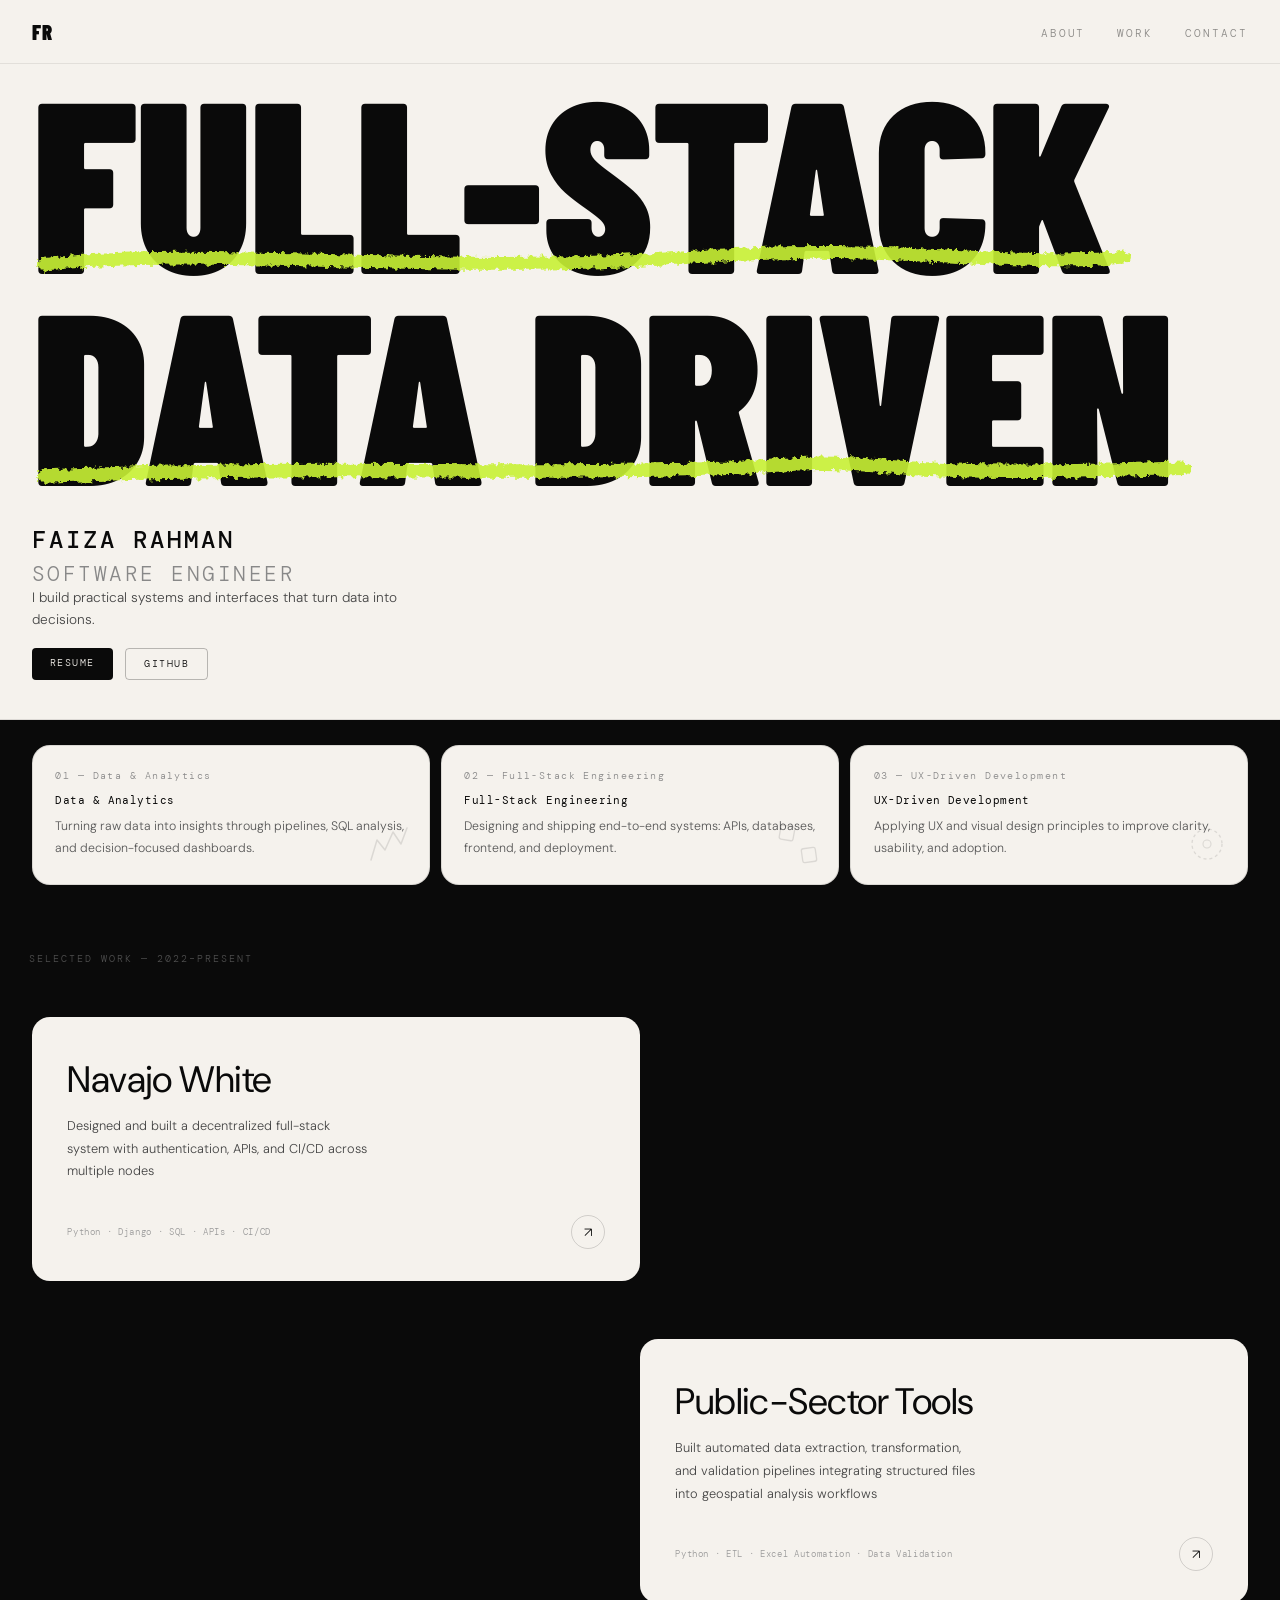
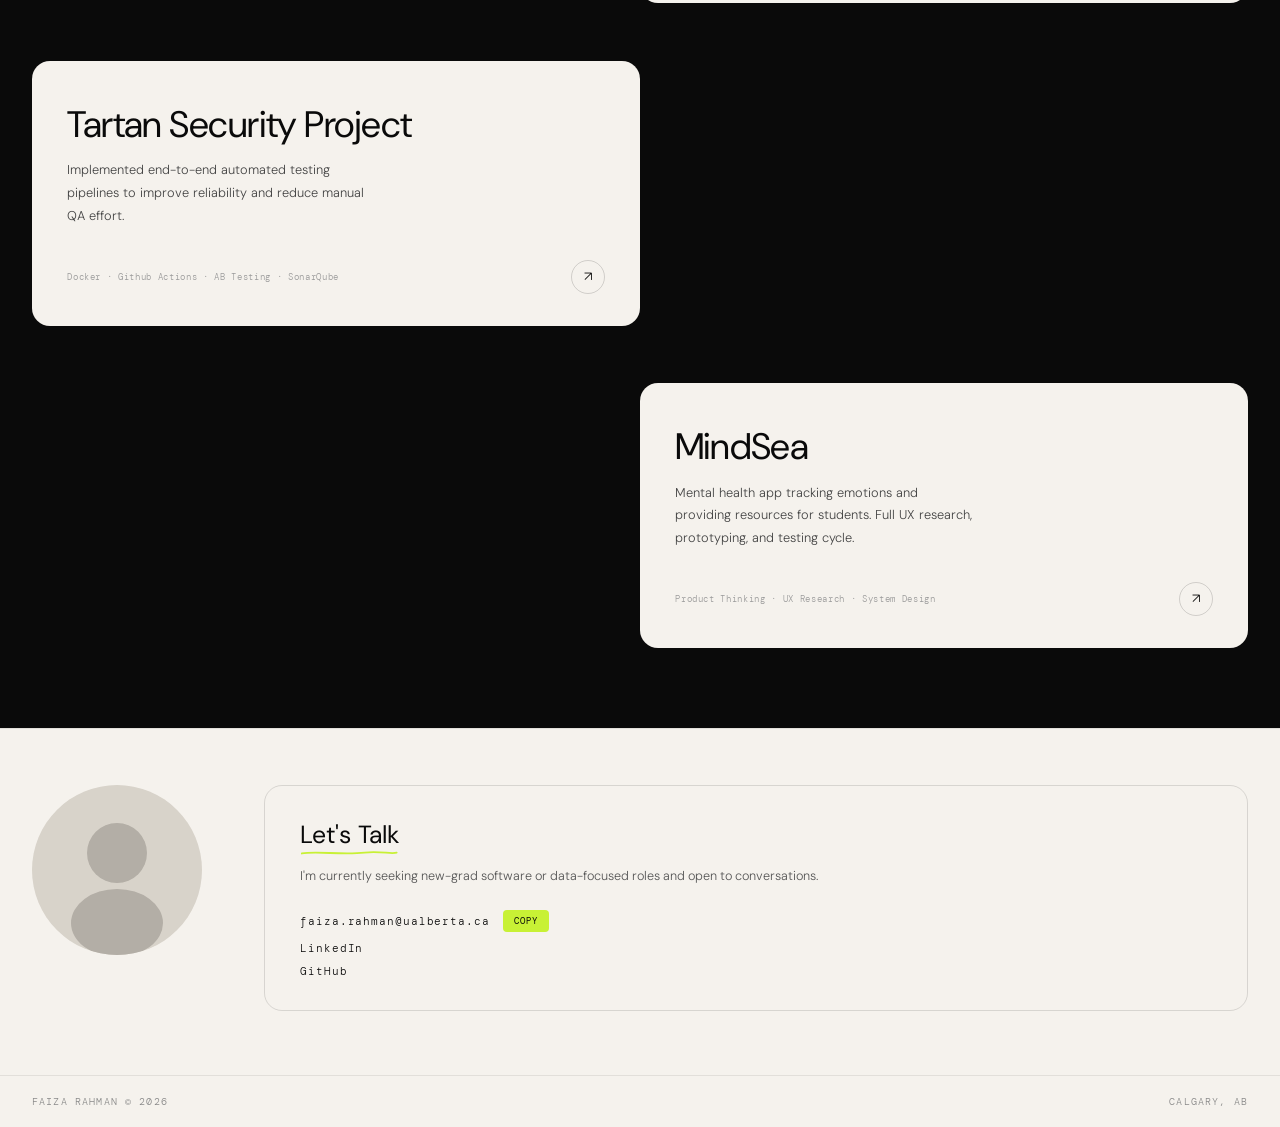
==== index.html @ b4087255 "fixed home file name" ====
<!DOCTYPE html>
<html lang="en">


<!-- TODO
 
 - fix SVGs  -->


<head>
    <meta charset="UTF-8">
    <meta name="viewport" content="width=device-width, initial-scale=1.0">
    <title>Faiza Rahman</title>
    <link rel="preconnect" href="https://fonts.googleapis.com">
    <link rel="preconnect" href="https://fonts.gstatic.com" crossorigin>
    <link
        href="https://fonts.googleapis.com/css2?family=Barlow+Condensed:wght@800;900&family=DM+Sans:ital,wght@0,300;0,400;0,500;1,300&family=DM+Mono:wght@300;400&display=swap"
        rel="stylesheet">
    <link rel="stylesheet" href="style.css">


</head>

<body>



    <nav>
        <a class="nav-logo" href="#">FR</a>
        <ul class="nav-links">
            <li><a href="#top">About</a></li>
            <li><a href="#projects">Work</a></li>
            <li><a href="#contact">Contact</a></li>
        </ul>
    </nav>

    <!-- HERO -->
    <section class="hero" id="top">
        <div class="hero-type" aria-label="Full Stack Data Driven">
            <div class="word"><span class="underlined">Full-Stack
                    <svg viewBox="0 0 300 12" fill="none" aria-hidden="true">
                        <defs>
                            <filter id="grease" x="-2%" y="-80%" width="104%" height="260%">
                                <feTurbulence type="fractalNoise" baseFrequency="0.65" numOctaves="4" seed="8"
                                    result="noise" />
                                <feDisplacementMap in="SourceGraphic" in2="noise" scale="2.2" xChannelSelector="R"
                                    yChannelSelector="G" />
                            </filter>
                        </defs>
                        <path d="M3 8 C50 3, 110 11, 180 6 C230 2, 270 9, 297 6" stroke="#C8F135" stroke-width="3.5"
                            stroke-linecap="round" stroke-dasharray="320" stroke-dashoffset="320" filter="url(#grease)">
                            <animate attributeName="stroke-dashoffset" from="320" to="0" dur="0.9s" begin="0.55s"
                                fill="freeze" />
                        </path>
                    </svg>
                </span></div>
            <div class="word"><span>
                    <span class="underlined">Data Driven
                        <svg viewBox="0 0 300 12" fill="none" aria-hidden="true">
                            <defs>
                            <filter id="grease" x="-2%" y="-80%" width="104%" height="260%">
                                <feTurbulence type="fractalNoise" baseFrequency="0.65" numOctaves="4" seed="8"
                                    result="noise" />
                                <feDisplacementMap in="SourceGraphic" in2="noise" scale="2.2" xChannelSelector="R"
                                    yChannelSelector="G" />
                            </filter>
                        </defs>
                            <path d="M3 8 C80 5, 120 8, 180 6 C230 2, 200 9, 297 6" stroke="#C8F135" stroke-width="3.5"
                                stroke-linecap="round" stroke-dasharray="320" stroke-dashoffset="320"filter="url(#grease)">
                                <animate attributeName="stroke-dashoffset" from="320" to="0" dur="0.9s" begin="0.55s"
                                    fill="freeze" />
                            </path>
                        </svg>
                    </span>
                </span></div>
        </div>

        <div class="hero-meta">
            <div>
                <div class="hero-meta-name hero-meta-text">Faiza Rahman</div>
                <div class="hero-meta-title hero-meta-text">Software Engineer</div>
                <p class="hero-meta-desc">I build practical systems and interfaces that turn data into decisions.</p>

                <div class="hero-cta">
                    <a href="resume.pdf" target="/resume.pdf" class="btn-sm btn-dark">Resume</a>
                    <a href="https://github.com/frahma1" target="_blank" class="btn-sm btn-outline">GitHub</a>
                </div>
            </div>
        </div>
    </section>

    <!-- DISCIPLINES -->
    <section class="disciplines" id="about">
        <div class="disc-card reveal">
            <div class="disc-num">01 — Data &amp; Analytics</div>
            <h3>Data &amp; Analytics</h3>
            <p>Turning raw data into insights through pipelines, SQL analysis, and decision-focused dashboards.</p>
            <svg class="disc-doodle" width="48" height="48" viewBox="0 0 48 48" fill="none" aria-hidden="true">
                <path d="M6 40 L12 20 L20 30 L28 12 L36 24 L42 8" stroke="black" stroke-width="1.5"
                    stroke-linecap="round" stroke-linejoin="round" />
            </svg>
        </div>
        <div class="disc-card reveal d1">
            <div class="disc-num">02 — Full-Stack Engineering</div>
            <h3>Full-Stack Engineering</h3>
            <p>Designing and shipping end-to-end systems: APIs, databases, frontend, and deployment.</p>
            <svg class="disc-doodle" width="48" height="48" viewBox="0 0 48 48" fill="none" aria-hidden="true">
                <rect x="6" y="6" width="14" height="14" stroke="black" stroke-width="1.3" fill="none" rx="2"
                    transform="rotate(10 13 13)" />
                <rect x="28" y="28" width="14" height="14" stroke="black" stroke-width="1.3" fill="none" rx="2"
                    transform="rotate(-8 35 35)" />
            </svg>
        </div>
        <div class="disc-card reveal d2">
            <div class="disc-num">03 — UX-Driven Development</div>
            <h3>UX-Driven Development</h3>
            <p>Applying UX and visual design principles to improve clarity, usability, and adoption.</p>
            <svg class="disc-doodle" width="48" height="48" viewBox="0 0 48 48" fill="none" aria-hidden="true">
                <circle cx="24" cy="24" r="15" stroke="black" stroke-width="1.3" fill="none" stroke-dasharray="3 3" />
                <circle cx="24" cy="24" r="4" stroke="black" stroke-width="1.1" fill="none" />
            </svg>
        </div>
    </section>

    <!-- PROJECTS -->
    <section class="projects-section" id="projects">
        <div class="projects-label">Selected Work — 2022–Present</div>

        <div class="project-row">
            <a class="project-card reveal" href="/pages/navajo_white.html" target="_blank">
                <div>
                    <h2>Navajo White</h2>
                    <p>Designed and built a decentralized full-stack system with authentication, APIs, and CI/CD across
                        multiple nodes</p>
                </div>
                <div class="project-card-bottom">
                    <span class="project-tags-line">Python · Django · SQL · APIs · CI/CD</span>
                    <div class="project-arrow">↗</div>
                </div>
            </a>
            <div class="project-spacer"></div>
        </div>

        <div class="project-row">
            <div class="project-spacer"></div>
            <a class="project-card right reveal" href="/pages/public_sector.html" target="_blank">
                <div>
                    <h2>Public-Sector Tools</h2>
                    <p>Built automated data extraction, transformation, and validation pipelines integrating structured
                        files into geospatial analysis workflows</p>
                </div>
                <div class="project-card-bottom">
                    <span class="project-tags-line">Python · ETL · Excel Automation · Data Validation</span>
                    <div class="project-arrow">↗</div>
                </div>
            </a>
        </div>

        <div class="project-row">
            <a class="project-card reveal" href="pages/tartan_security.html" target="_blank">
                <div>
                    <h2>Tartan Security Project</h2>
                    <p>Implemented end-to-end automated testing pipelines to improve reliability and reduce manual QA
                        effort.</p>
                </div>
                <div class="project-card-bottom">
                    <span class="project-tags-line">Docker · Github Actions · AB Testing · SonarQube</span>
                    <div class="project-arrow">↗</div>
                </div>
            </a>
            <div class="project-spacer"></div>
        </div>

        <div class="project-row">
            <div class="project-spacer"></div>
            <a class="project-card right reveal" href="pages/mindsea.html" target="_blank">
                <div>
                    <h2>MindSea</h2>
                    <p>Mental health app tracking emotions and providing resources for students. Full UX research,
                        prototyping, and testing cycle.</p>
                </div>
                <div class="project-card-bottom">
                    <span class="project-tags-line">Product Thinking · UX Research · System Design</span>
                    <div class="project-arrow">↗</div>
                </div>
            </a>
        </div>
    </section>

    <!-- CONTACT -->
    <section class="contact" id="contact">
        <!-- Replace SVG below with <img src="your-photo.jpg"> -->
        <div class="contact-photo" aria-label="Profile photo placeholder">
            <svg viewBox="0 0 170 170" fill="none" xmlns="http://www.w3.org/2000/svg">
                <rect width="170" height="170" fill="#d8d3ca" />
                <circle cx="85" cy="68" r="30" fill="#b3aea6" />
                <ellipse cx="85" cy="138" rx="46" ry="34" fill="#b3aea6" />
            </svg>
        </div>

        <div class="contact-card reveal">
            <h3>
                Let's Talk
                <svg viewBox="0 0 110 8" fill="none" aria-hidden="true">
                    <path d="M2 5 C18 2, 48 7, 72 4 C90 2, 102 6, 108 4" stroke="#C8F135" stroke-width="2"
                        stroke-linecap="round" />
                </svg>
            </h3>
            <p>I'm currently seeking new-grad software or data-focused roles and open to conversations.</p>
            <div class="contact-links-list">

                <div class="email-row">
                    <a class="contact-link" href="mailto:faiza.rahman@ualberta.ca">faiza.rahman@ualberta.ca</a>
                    <button class="copy-btn" id="copy-btn" onclick="copyEmail()">Copy</button>
                </div>

                <a class="contact-link" href="https://www.linkedin.com/in/faiza-rahman/" target="_blank">LinkedIn</a>
                <a class="contact-link" href="https://github.com/frahma1" target="_blank">GitHub</a>
            </div>
        </div>
    </section>

    <footer>
        <span>Faiza Rahman © 2026</span>
        <span>Calgary, AB</span>
    </footer>

    <script>
        const obs = new IntersectionObserver(entries => {
            entries.forEach(e => { if (e.isIntersecting) e.target.classList.add('visible'); });
        }, { threshold: 0.07 });
        document.querySelectorAll('.reveal').forEach(el => obs.observe(el));

        function copyEmail() {
            navigator.clipboard.writeText('faiza.rahman@ualberta.ca').then(() => {
                const fb = document.getElementById('copy-btn');
                fb.textContent = "Copied";
                setTimeout(() => fb.textContent = "Copy", 2000);
            });
        }
    </script>

</body>

</html>
---- style.css ----
*,
*::before,
*::after {
  box-sizing: border-box;
  margin: 0;
  padding: 0;
}

:root {
  --black: #0a0a0a;
  --white: #f5f2ed;
  --accent: #c8f135;
  --mid: #888;
  --card-radius: 18px;
  --underline-overhang:24px;
}

html {
  scroll-behavior: smooth;
}

body {
  background: var(--white);
  color: var(--black);
  font-family: "DM Sans", sans-serif;
  font-weight: 300;
  overflow-x: hidden;
}

/* NAV */
nav {
  position: fixed;
  top: 0;
  left: 0;
  right: 0;
  z-index: 100;
  display: flex;
  justify-content: space-between;
  align-items: center;
  padding: 1.2rem 2rem;
  background: var(--white);
  border-bottom: 1px solid rgba(0, 0, 0, 0.08);
}
.nav-logo {
  font-family: "Barlow Condensed", sans-serif;
  font-weight: 900;
  font-size: 1.3rem;
  letter-spacing: 0.06em;
  color: var(--black);
  text-decoration: none;
}
.nav-links {
  display: flex;
  gap: 2rem;
  list-style: none;
}
.nav-links a {
  font-family: "DM Mono", monospace;
  font-size: 0.68rem;
  letter-spacing: 0.18em;
  text-transform: uppercase;
  color: var(--black);
  text-decoration: none;
  opacity: 0.45;
  transition: opacity 0.2s;
}
.nav-links a:hover {
  opacity: 1;
}

/* HERO */
.hero {
  padding-top: 4.5rem;
  background: var(--white);
}

.hero-type {
  font-family: "Barlow Condensed", sans-serif;
  font-weight: 900;
  font-size: clamp(4.5rem, 19vw, 17rem);
  line-height: 0.87;
  letter-spacing: -0.01em;
  text-transform: uppercase;
  color: var(--black);
  overflow: hidden;
  padding: 0rem 2rem 0rem;
}


.hero-type  span {
  display: block;
  transform: translateY(110%);
  animation: slideUp 0.75s cubic-bezier(0.16, 1, 0.3, 1) forwards;
}
.hero-type .word:nth-child(1) span {
  animation-delay: 0.05s;
}
.hero-type .word:nth-child(2) span {
  animation-delay: 0.18s;
}
.hero-type .word:nth-child(3) span {
  animation-delay: 0.31s;
}
.hero-type .word:nth-child(4) span {
  animation-delay: 0.44s;
}

@keyframes slideUp {
  to {
    transform: translateY(0);
  }
}


.hero-type .underlined {
  position: relative;
  display: inline-block;
}

.hero-type .underlined svg {
  position: absolute;
  bottom: 4px;
  left: 0;
  width: calc(100% + 24px);
  pointer-events: none;
  opacity:90%
}

.hero-meta {
  padding: 1.8rem 2rem 2.4rem;
  display: flex;
  gap: 2.5rem;
  align-items: flex-start;
  border-bottom: 1px solid rgba(0, 0, 0, 0.1);
  flex-wrap: wrap;
}

.hero-meta-text{
  font-family: "DM Mono", monospace;
  font-size: 1.5rem;
  letter-spacing: 0.12em;
  opacity: 0;

}

.hero-meta-name {
  text-transform: uppercase;
  font-weight: 500;
  animation: fadeIn 0.5s ease forwards 0.85s;
}
.hero-meta-title {
  font-family: "DM Mono", monospace;
  font-size: 1.3rem;
  letter-spacing: 0.12em;
  text-transform: uppercase;
  color: var(--mid);
  margin-top: 0.3rem;
  opacity: 0;
  animation: fadeIn 0.5s ease forwards 0.95s;
}
.hero-meta-desc {
  font-size: 0.85rem;
  line-height: 1.65;
  color: #444;
  max-width: 380px;
  margin-left: auto;
  opacity: 0;
  animation: fadeIn 0.5s ease forwards 1.05s;
}
.hero-cta {
  display: flex;
  gap: 0.8rem;
  margin-top: 1rem;
  opacity: 0;
  animation: fadeIn 0.5s ease forwards 1.15s;
}
.btn-sm {
  font-family: "DM Mono", monospace;
  font-size: 0.65rem;
  letter-spacing: 0.15em;
  text-transform: uppercase;
  text-decoration: none;
  padding: 0.55rem 1.1rem;
  border-radius: 4px;
  transition: all 0.2s;
}
.btn-dark {
  background: var(--black);
  color: var(--white);
}
.btn-dark:hover {
  background: #333;
}
.btn-outline {
  border: 1px solid rgba(0, 0, 0, 0.25);
  color: var(--black);
}
.btn-outline:hover {
  border-color: var(--black);
}

@keyframes fadeIn {
  to {
    opacity: 1;
  }
}

/* DISCIPLINES */
.disciplines {
  display: grid;
  grid-template-columns: repeat(3, 1fr);
  gap: 0.7rem;
  padding: 1.6rem 2rem 2rem;
  background: var(--black);
}
.disc-card {
  border: 1px solid rgba(0, 0, 0, 0.11);
  border-radius: var(--card-radius);
  padding: 1.4rem 1.4rem 1.6rem;
  transition:
    border-color 0.25s,
    background 0.25s;
  position: relative;
  overflow: hidden;
  background: var(--white);
}

.disc-num {
  font-family: "DM Mono", monospace;
  font-size: 0.6rem;
  letter-spacing: 0.15em;
  color: var(--mid);
  margin-bottom: 0.7rem;
}
.disc-card h3 {
  font-family: "DM Mono", monospace;
  font-size: 0.7rem;
  font-weight: 400;
  letter-spacing: 0.04em;
  margin-bottom: 0.6rem;
}
.disc-card p {
  font-size: 0.77rem;
  line-height: 1.72;
  color: #555;
}
.disc-doodle {
  position: absolute;
  bottom: 1rem;
  right: 1rem;
  opacity: 0.1;
}

/* PROJECTS */
.projects-section {
  background: var(--black);
  padding: 2.2rem 0 3rem;
}
.projects-label {
  font-family: "DM Mono", monospace;
  font-size: 0.63rem;
  letter-spacing: 0.2em;
  text-transform: uppercase;
  color: rgba(255, 255, 255, 0.28);
  padding: 0 1.8rem 1.6rem;
}

.project-row {
  display: grid;
  grid-template-columns: 1fr 1fr;
  min-height: 320px;
  padding: 1.6rem 2rem 2rem ;
}

.project-card {
  background: var(--white);
  border-radius: var(--card-radius);
  padding: 2.6rem 2.2rem 2rem;
  display: flex;
  flex-direction: column;
  justify-content: space-between;
  text-decoration: none;
  color: var(--black);
  transition:
    transform 0.28s ease,
    background 0.2s ease;
  position: relative;
}
.project-card:hover {
  transform: scale(0.982);
  background: #ede9e1;
}
.project-card.right {
  grid-column: 2;
}

.project-card h2 {
  font-family: "DM Sans", sans-serif;
  font-weight: 400;
  font-size: clamp(1.5rem, 3.2vw, 2.3rem);
  line-height: 1.15;
  margin-bottom: 0.9rem;
  letter-spacing: -0.015em;
}
.project-card p {
  font-size: 0.8rem;
  line-height: 1.78;
  color: #444;
  max-width: 300px;
}
.project-card-bottom {
  margin-top: 2rem;
  display: flex;
  justify-content: space-between;
  align-items: center;
}
.project-tags-line {
  font-family: "DM Mono", monospace;
  font-size: 0.59rem;
  letter-spacing: 0.07em;
  color: #999;
}
.project-arrow {
  width: 34px;
  height: 34px;
  border-radius: 50%;
  border: 1px solid rgba(0, 0, 0, 0.15);
  display: flex;
  align-items: center;
  justify-content: center;
  font-size: 0.85rem;
  flex-shrink: 0;
  transition:
    background 0.2s,
    border-color 0.2s;
}
.project-card:hover .project-arrow {
  background: var(--accent);
  border-color: var(--accent);
}
.project-spacer {
  border-radius: var(--card-radius);
}

/* CONTACT */
.contact {
  background: var(--white);
  padding: 3.5rem 2rem 4rem;
  display: grid;
  grid-template-columns: 200px 1fr;
  gap: 2rem;
  align-items: start;
  border-top: 1px solid rgba(0, 0, 0, 0.08);
}
.contact-photo {
  width: 170px;
  height: 170px;
  border-radius: 50%;
  overflow: hidden;
}
.contact-photo svg {
  width: 100%;
  height: 100%;
}

.contact-card {
  border: 1px solid rgba(0, 0, 0, 0.12);
  border-radius: var(--card-radius);
  padding: 2rem 2.2rem;
}
.contact-card h3 {
  font-family: "DM Sans", sans-serif;
  font-weight: 400;
  font-size: 1.55rem;
  letter-spacing: -0.01em;
  margin-bottom: 0.9rem;
  position: relative;
  display: inline-block;
}
.contact-card h3 svg {
  position: absolute;
  bottom: -5px;
  left: 0;
  width: 100%;
}
.contact-card > p {
  font-size: 0.79rem;
  line-height: 1.8;
  color: #555;
  margin-bottom: 1.4rem;
}
.contact-links-list {
  display: flex;
  flex-direction: column;
  gap: 0.55rem;
}
.contact-link {
  font-family: "DM Mono", monospace;
  font-size: 0.7rem;
  letter-spacing: 0.08em;
  color: var(--black);
  text-decoration: none;
  width: fit-content;
  position: relative;
}
.contact-link::after {
  content: "";
  position: absolute;
  bottom: -1px;
  left: 0;
  width: 0;
  height: 1px;
  background: var(--accent);
  transition: width 0.25s ease;
}
.contact-link:hover::after {
  width: 100%;
}

.email-row {
  display: flex;
  align-items: center;
  gap: 0.8rem;
}
.copy-btn {
  font-family: "DM Mono", monospace;
  font-size: 0.58rem;
  letter-spacing: 0.12em;
  text-transform: uppercase;
  background: var(--accent);
  color: var(--black);
  border: none;
  padding: 0.3rem 0.7rem;
  border-radius: 4px;
  cursor: pointer;
  transition: background 0.2s;
}
.copy-btn:hover {
  background: #b0d820;
}
.copy-feedback {
  font-family: "DM Mono", monospace;
  font-size: 0.58rem;
  color: var(--mid);
  opacity: 0;
  transition: opacity 0.3s;
  margin-top: 0.25rem;
}
.copy-feedback.show {
  opacity: 1;
}

/* FOOTER */
footer {
  border-top: 1px solid rgba(0, 0, 0, 0.08);
  padding: 1.2rem 2rem;
  display: flex;
  justify-content: space-between;
}
footer span {
  font-family: "DM Mono", monospace;
  font-size: 0.6rem;
  letter-spacing: 0.12em;
  text-transform: uppercase;
  color: var(--mid);
}

/* SCROLL REVEAL */
.reveal {
  opacity: 0;
  transform: translateY(18px);
  transition:
    opacity 0.6s ease,
    transform 0.6s ease;
}
.reveal.visible {
  opacity: 1;
  transform: none;
}
.d1 {
  transition-delay: 0.07s;
}
.d2 {
  transition-delay: 0.16s;
}

/* MOBILE */
@media (max-width: 680px) {
  .hero-type {
    font-size: clamp(3.6rem, 23vw, 8rem);
  }
  .hero-meta {
    flex-direction: column;
    gap: 1rem;
  }
  .hero-meta-desc {
    margin-left: 0;
  }
  .disciplines {
    grid-template-columns: 1fr;
  }
  .project-row {
    grid-template-columns: 1fr;
    min-height: auto;
  }
  .project-card.right {
    grid-column: 1;
  }
  .project-spacer {
    display: none;
  }
  .contact {
    grid-template-columns: 1fr;
  }
  .contact-photo {
    margin: 0 auto;
  }
  nav {
    padding: 1rem 1.4rem;
  }
  .nav-links {
    gap: 1.2rem;
  }
  .project-row {

  margin-bottom: 0.7rem;
  gap: 0.7rem;
  padding: 0 0.7rem;
}
}
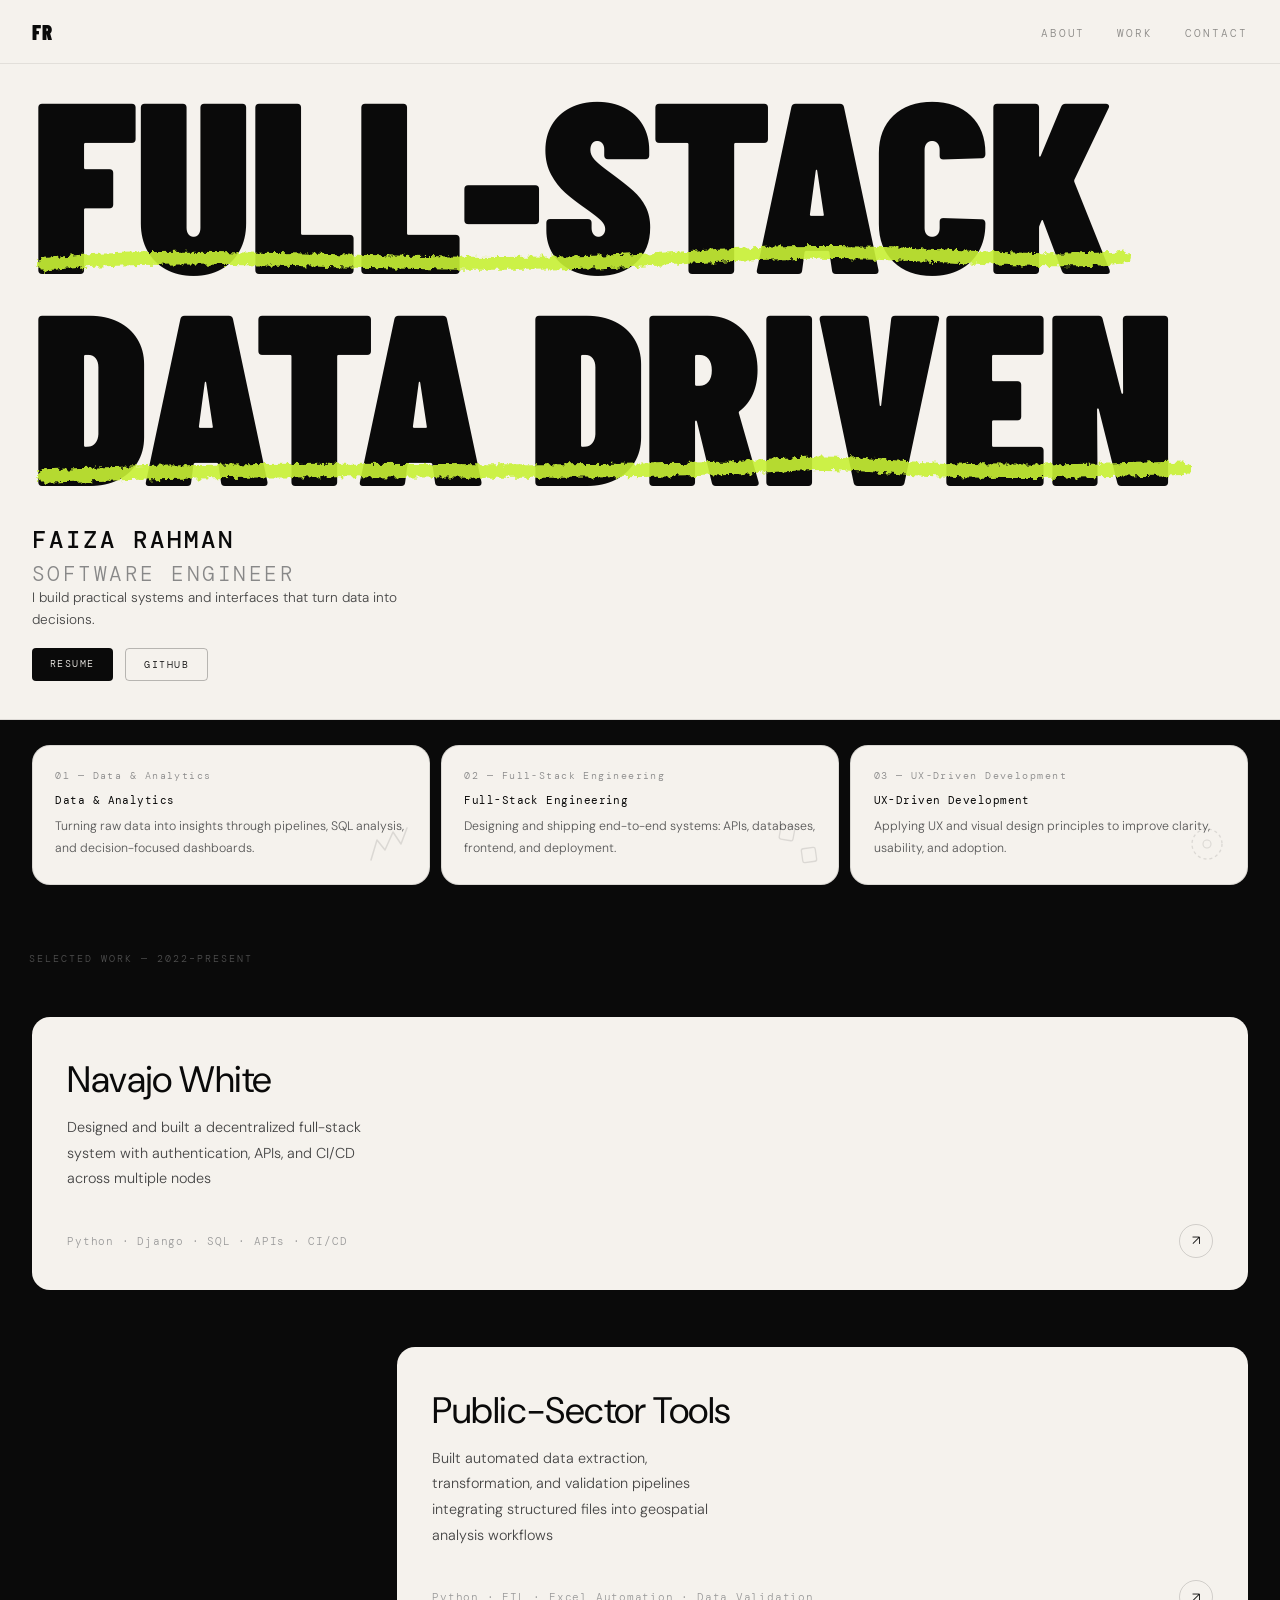
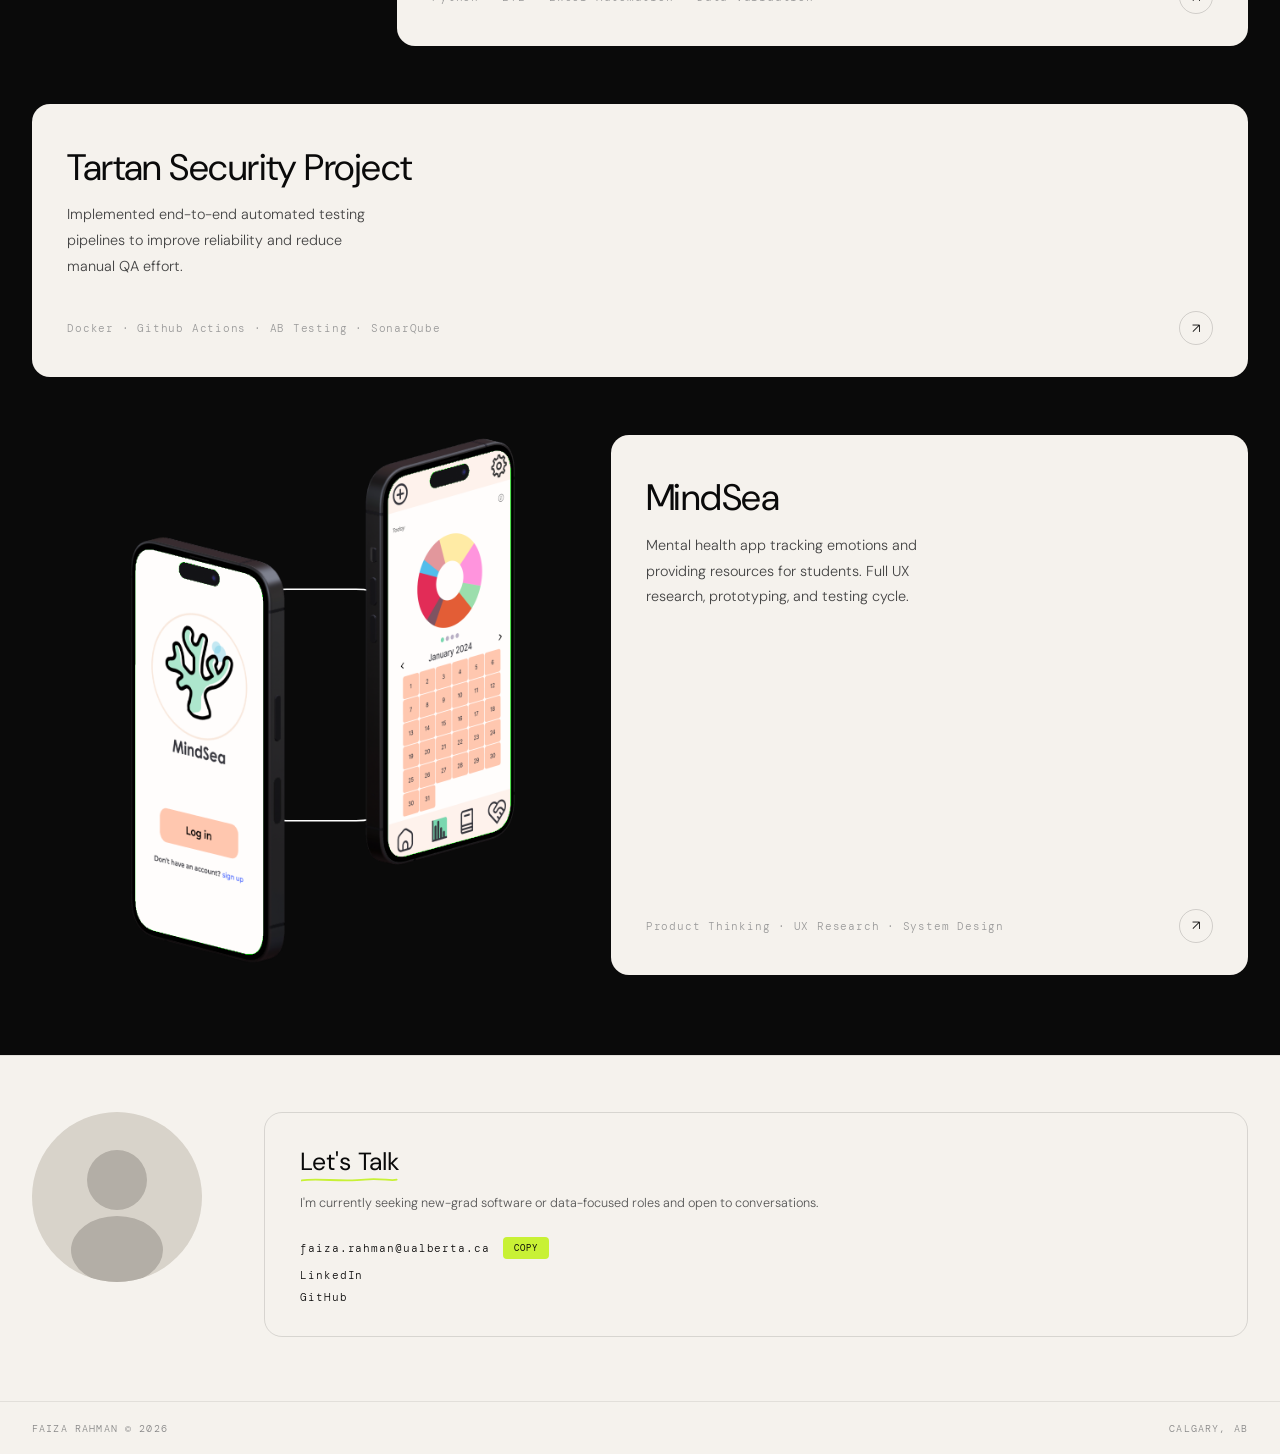
==== commit cb8fddce: "created styling for mockups on index.html" ====
--- a/index.html
+++ b/index.html
@@ -58,15 +58,16 @@
                     <span class="underlined">Data Driven
                         <svg viewBox="0 0 300 12" fill="none" aria-hidden="true">
                             <defs>
-                            <filter id="grease" x="-2%" y="-80%" width="104%" height="260%">
-                                <feTurbulence type="fractalNoise" baseFrequency="0.65" numOctaves="4" seed="8"
-                                    result="noise" />
-                                <feDisplacementMap in="SourceGraphic" in2="noise" scale="2.2" xChannelSelector="R"
-                                    yChannelSelector="G" />
-                            </filter>
-                        </defs>
+                                <filter id="grease" x="-2%" y="-80%" width="104%" height="260%">
+                                    <feTurbulence type="fractalNoise" baseFrequency="0.65" numOctaves="4" seed="8"
+                                        result="noise" />
+                                    <feDisplacementMap in="SourceGraphic" in2="noise" scale="2.2" xChannelSelector="R"
+                                        yChannelSelector="G" />
+                                </filter>
+                            </defs>
                             <path d="M3 8 C80 5, 120 8, 180 6 C230 2, 200 9, 297 6" stroke="#C8F135" stroke-width="3.5"
-                                stroke-linecap="round" stroke-dasharray="320" stroke-dashoffset="320"filter="url(#grease)">
+                                stroke-linecap="round" stroke-dasharray="320" stroke-dashoffset="320"
+                                filter="url(#grease)">
                                 <animate attributeName="stroke-dashoffset" from="320" to="0" dur="0.9s" begin="0.55s"
                                     fill="freeze" />
                             </path>
@@ -172,7 +173,16 @@
         </div>
 
         <div class="project-row">
-            <div class="project-spacer"></div>
+            <div class="project-spacer project-visual">
+                <svg class="project-visual-bg" viewBox="0 0 100 100" preserveAspectRatio="xMidYMid slice"
+                    xmlns="http://www.w3.org/2000/svg" aria-hidden="true">
+                    <rect x="30" y="30" width="40" height="40" rx="14" ry="14" fill="none"
+                        stroke="White" stroke-width=".25" />
+                </svg>
+                <div class="project-visual-frame">
+                    <img src="/images/mindsea_mu0.png" alt="project mockup" class="project-visual-img" />
+                </div>
+            </div>
             <a class="project-card right reveal" href="pages/mindsea.html" target="_blank">
                 <div>
                     <h2>MindSea</h2>
@@ -184,6 +194,7 @@
                     <div class="project-arrow">↗</div>
                 </div>
             </a>
+
         </div>
     </section>
 
--- a/style.css
+++ b/style.css
@@ -9,10 +9,11 @@
 :root {
   --black: #0a0a0a;
   --white: #f5f2ed;
-  --accent: #c8f135;
+  --accent: rgb(200, 241, 53);
+  --accent-lo: rgba(200, 241, 53,.2);
   --mid: #888;
   --card-radius: 18px;
-  --underline-overhang:24px;
+  --underline-overhang: 24px;
 }
 
 html {
@@ -86,8 +87,7 @@
   padding: 0rem 2rem 0rem;
 }
 
-
-.hero-type  span {
+.hero-type span {
   display: block;
   transform: translateY(110%);
   animation: slideUp 0.75s cubic-bezier(0.16, 1, 0.3, 1) forwards;
@@ -110,7 +110,6 @@
     transform: translateY(0);
   }
 }
-
 
 .hero-type .underlined {
   position: relative;
@@ -123,7 +122,7 @@
   left: 0;
   width: calc(100% + 24px);
   pointer-events: none;
-  opacity:90%
+  opacity: 90%;
 }
 
 .hero-meta {
@@ -135,12 +134,11 @@
   flex-wrap: wrap;
 }
 
-.hero-meta-text{
+.hero-meta-text {
   font-family: "DM Mono", monospace;
   font-size: 1.5rem;
   letter-spacing: 0.12em;
   opacity: 0;
-
 }
 
 .hero-meta-name {
@@ -267,9 +265,9 @@
 
 .project-row {
   display: grid;
-  grid-template-columns: 1fr 1fr;
+  grid-template-columns: 1r 1.5fr;
   min-height: 320px;
-  padding: 1.6rem 2rem 2rem ;
+  padding: 1.6rem 2rem 2rem;
 }
 
 .project-card {
@@ -286,9 +284,23 @@
     background 0.2s ease;
   position: relative;
 }
-.project-card:hover {
+.project-row:hover .project-visual-frame{
+  transform: scale(1.02);
+  
+}
+.project-row:hover .project-card{
   transform: scale(0.982);
   background: #ede9e1;
+}
+
+.project-visual-bg rect {
+  fill: transparent;
+  transition: fill 0.3s ease;
+}
+
+.project-row:hover .project-visual-bg rect {
+  fill:var(--accent-lo);
+  stroke:var(--accent);
 }
 .project-card.right {
   grid-column: 2;
@@ -303,7 +315,7 @@
   letter-spacing: -0.015em;
 }
 .project-card p {
-  font-size: 0.8rem;
+  font-size: 0.9rem;
   line-height: 1.78;
   color: #444;
   max-width: 300px;
@@ -316,7 +328,7 @@
 }
 .project-tags-line {
   font-family: "DM Mono", monospace;
-  font-size: 0.59rem;
+  font-size: 0.7rem;
   letter-spacing: 0.07em;
   color: #999;
 }
@@ -341,7 +353,43 @@
 .project-spacer {
   border-radius: var(--card-radius);
 }
-
+.project-visual {
+  position: relative;
+  border-radius: var(--card-radius);
+  overflow: hidden;
+  display: flex;
+  align-items: center;
+  justify-content: center;
+  min-height: 320px;
+}
+
+.project-visual-bg {
+  position: absolute;
+  inset: 0;
+  width: 100%;
+  height: 100%;
+  z-index: 0;  display: flex;
+  align-items: center;
+  justify-content: center;
+
+}
+
+.project-visual-frame {
+  position: relative;
+  z-index: 1;
+  display: flex;
+  align-items: center;
+  justify-content: center;
+  width: 100%;
+  height: 60vh;
+  transition: transform 0.28s ease;
+  
+}
+.project-visual-img {
+  max-height: 100%;
+  width: auto;
+  object-fit: contain;
+}
 /* CONTACT */
 .contact {
   background: var(--white);
@@ -521,10 +569,5 @@
   .nav-links {
     gap: 1.2rem;
   }
-  .project-row {
-
-  margin-bottom: 0.7rem;
-  gap: 0.7rem;
-  padding: 0 0.7rem;
-}
-}
+  
+}
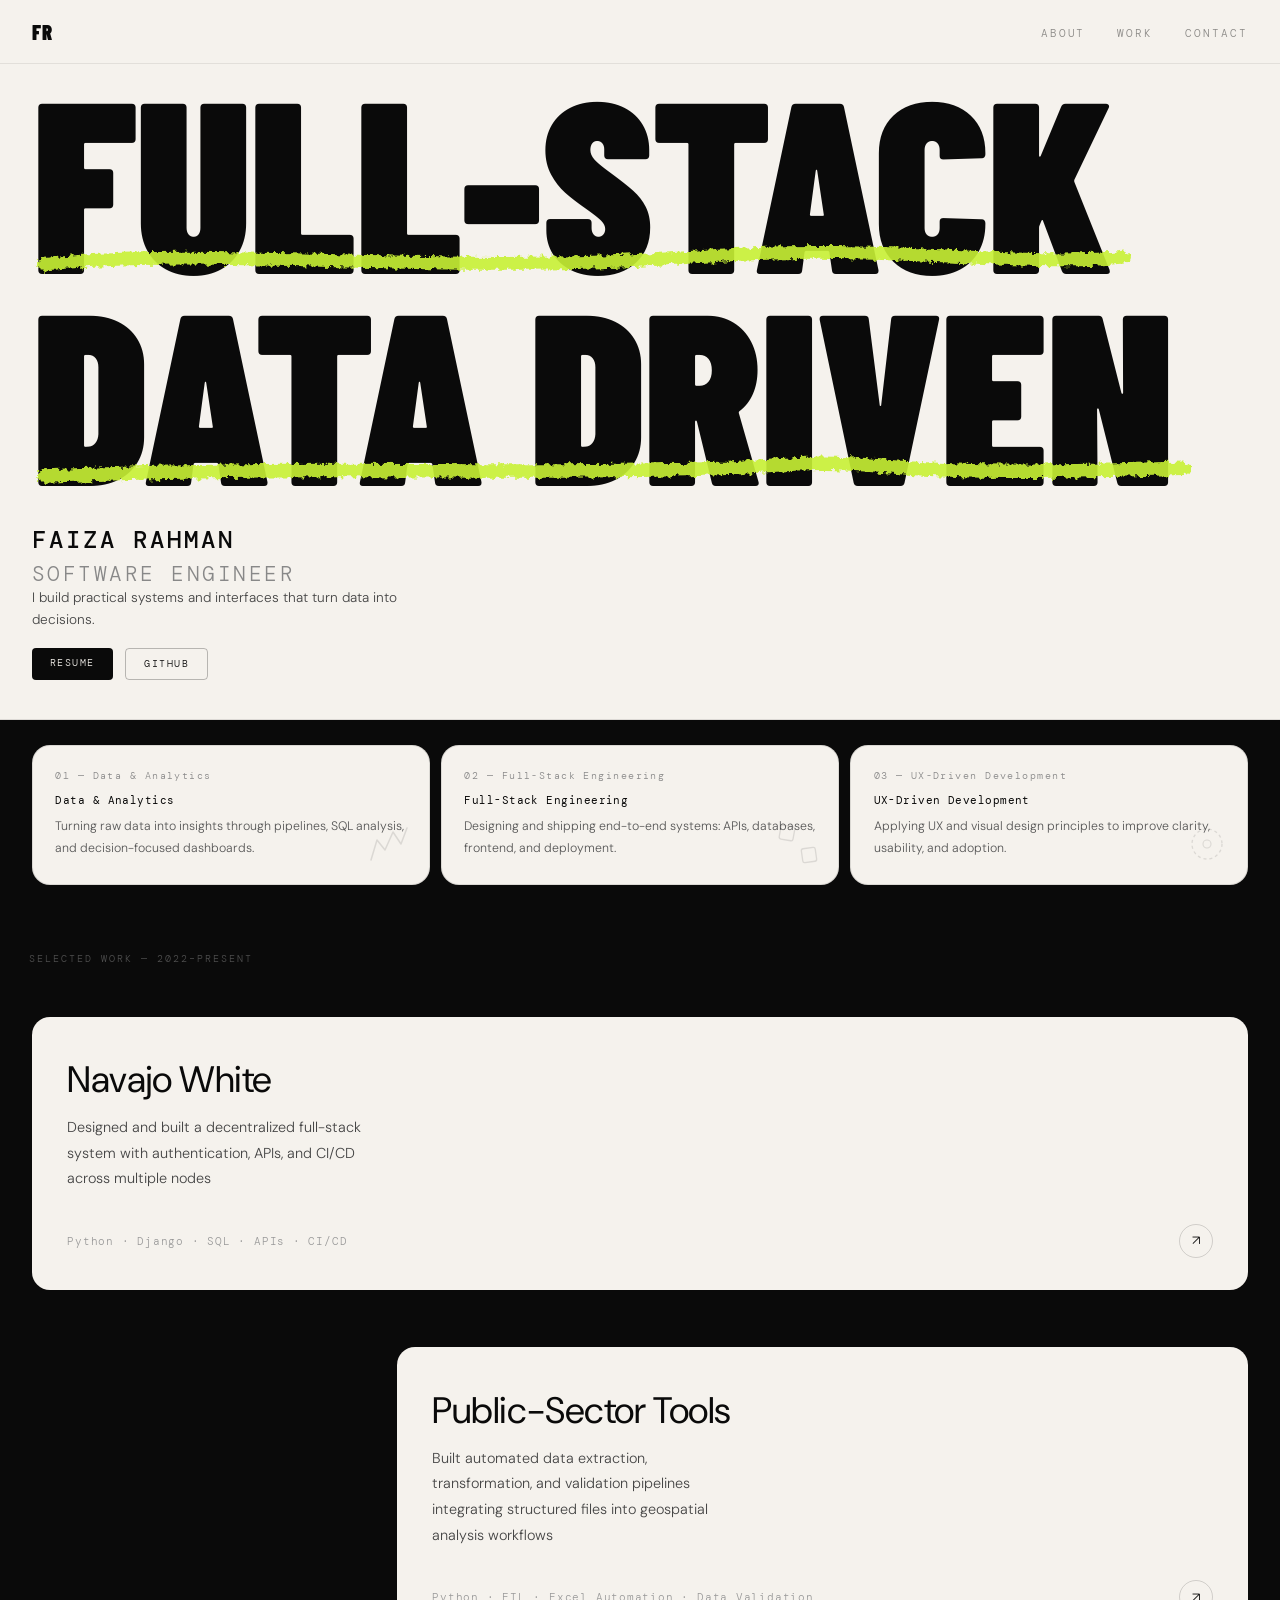
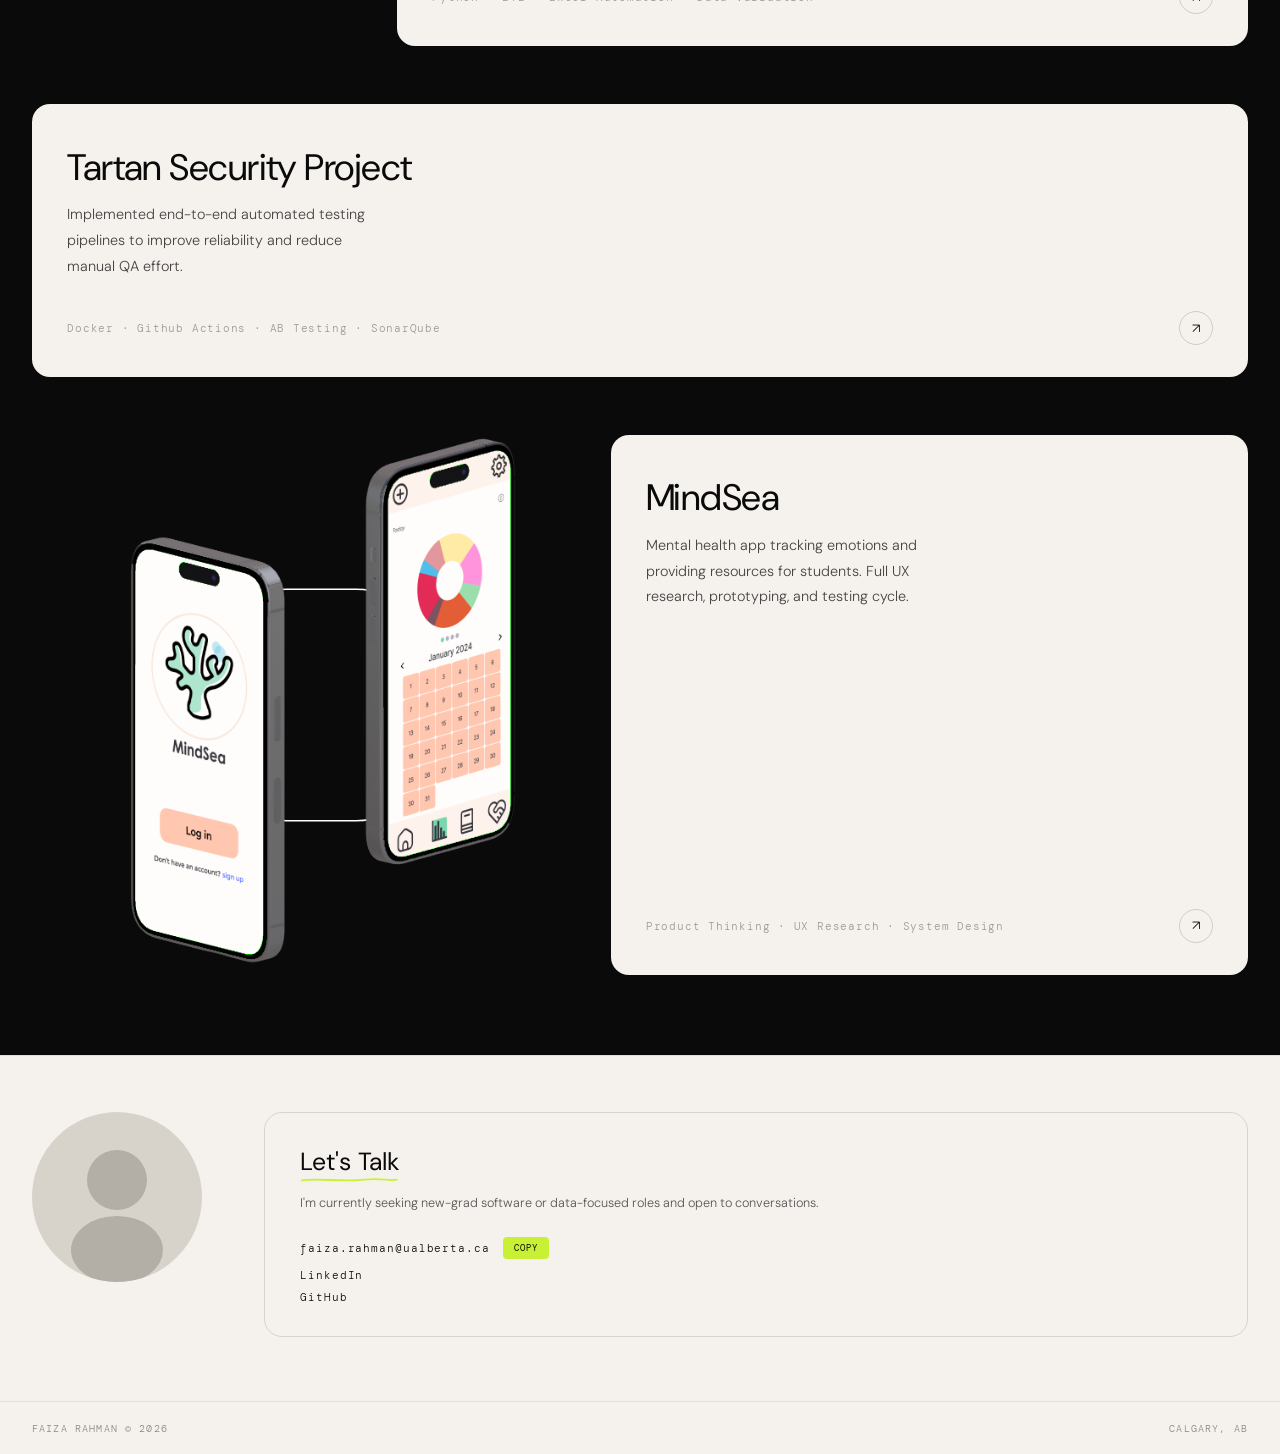
==== commit 1c43d0b0: "fixed https security  issue" ====
--- a/index.html
+++ b/index.html
@@ -175,7 +175,7 @@
         <div class="project-row">
             <div class="project-spacer project-visual">
                 <svg class="project-visual-bg" viewBox="0 0 100 100" preserveAspectRatio="xMidYMid slice"
-                    xmlns="http://www.w3.org/2000/svg" aria-hidden="true">
+                    xmlns="https://www.w3.org/2000/svg" aria-hidden="true">
                     <rect x="30" y="30" width="40" height="40" rx="14" ry="14" fill="none"
                         stroke="White" stroke-width=".25" />
                 </svg>
@@ -202,7 +202,7 @@
     <section class="contact" id="contact">
         <!-- Replace SVG below with <img src="your-photo.jpg"> -->
         <div class="contact-photo" aria-label="Profile photo placeholder">
-            <svg viewBox="0 0 170 170" fill="none" xmlns="http://www.w3.org/2000/svg">
+            <svg viewBox="0 0 170 170" fill="none" xmlns="https://www.w3.org/2000/svg">
                 <rect width="170" height="170" fill="#d8d3ca" />
                 <circle cx="85" cy="68" r="30" fill="#b3aea6" />
                 <ellipse cx="85" cy="138" rx="46" ry="34" fill="#b3aea6" />
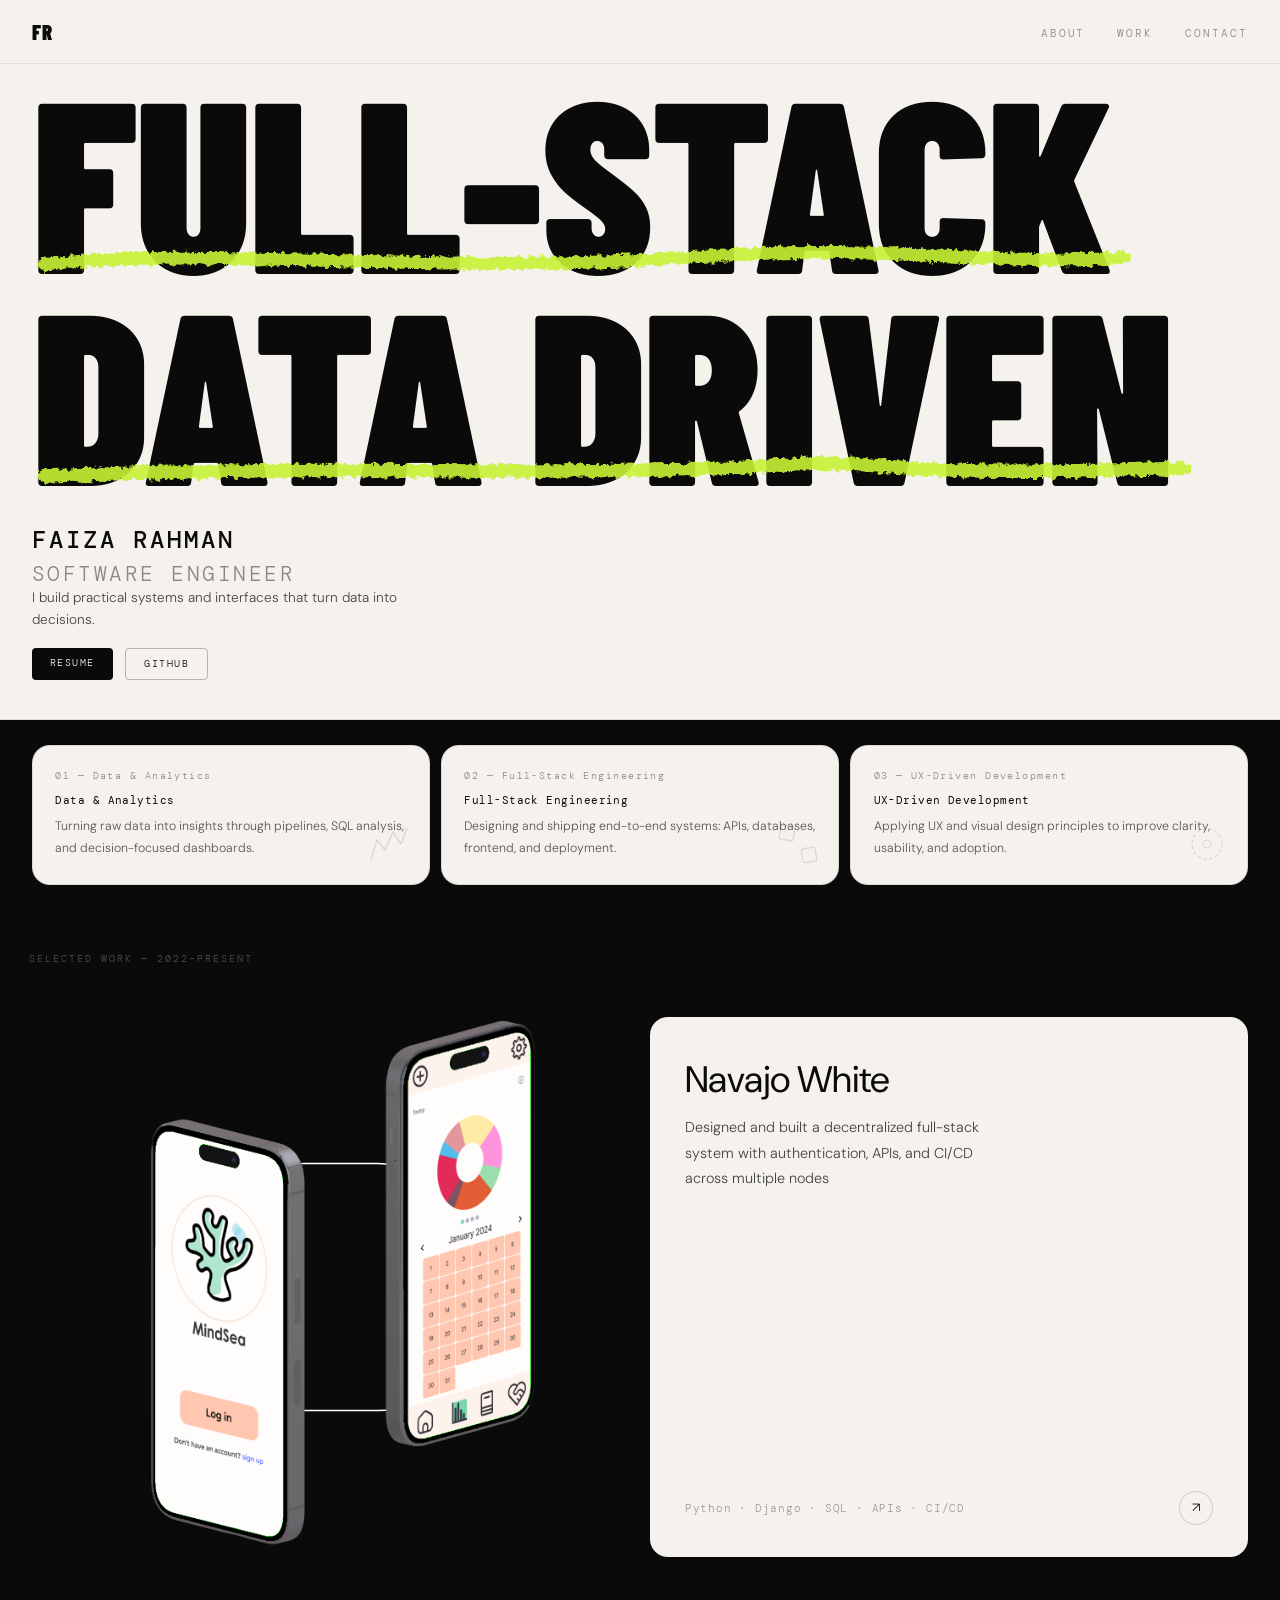
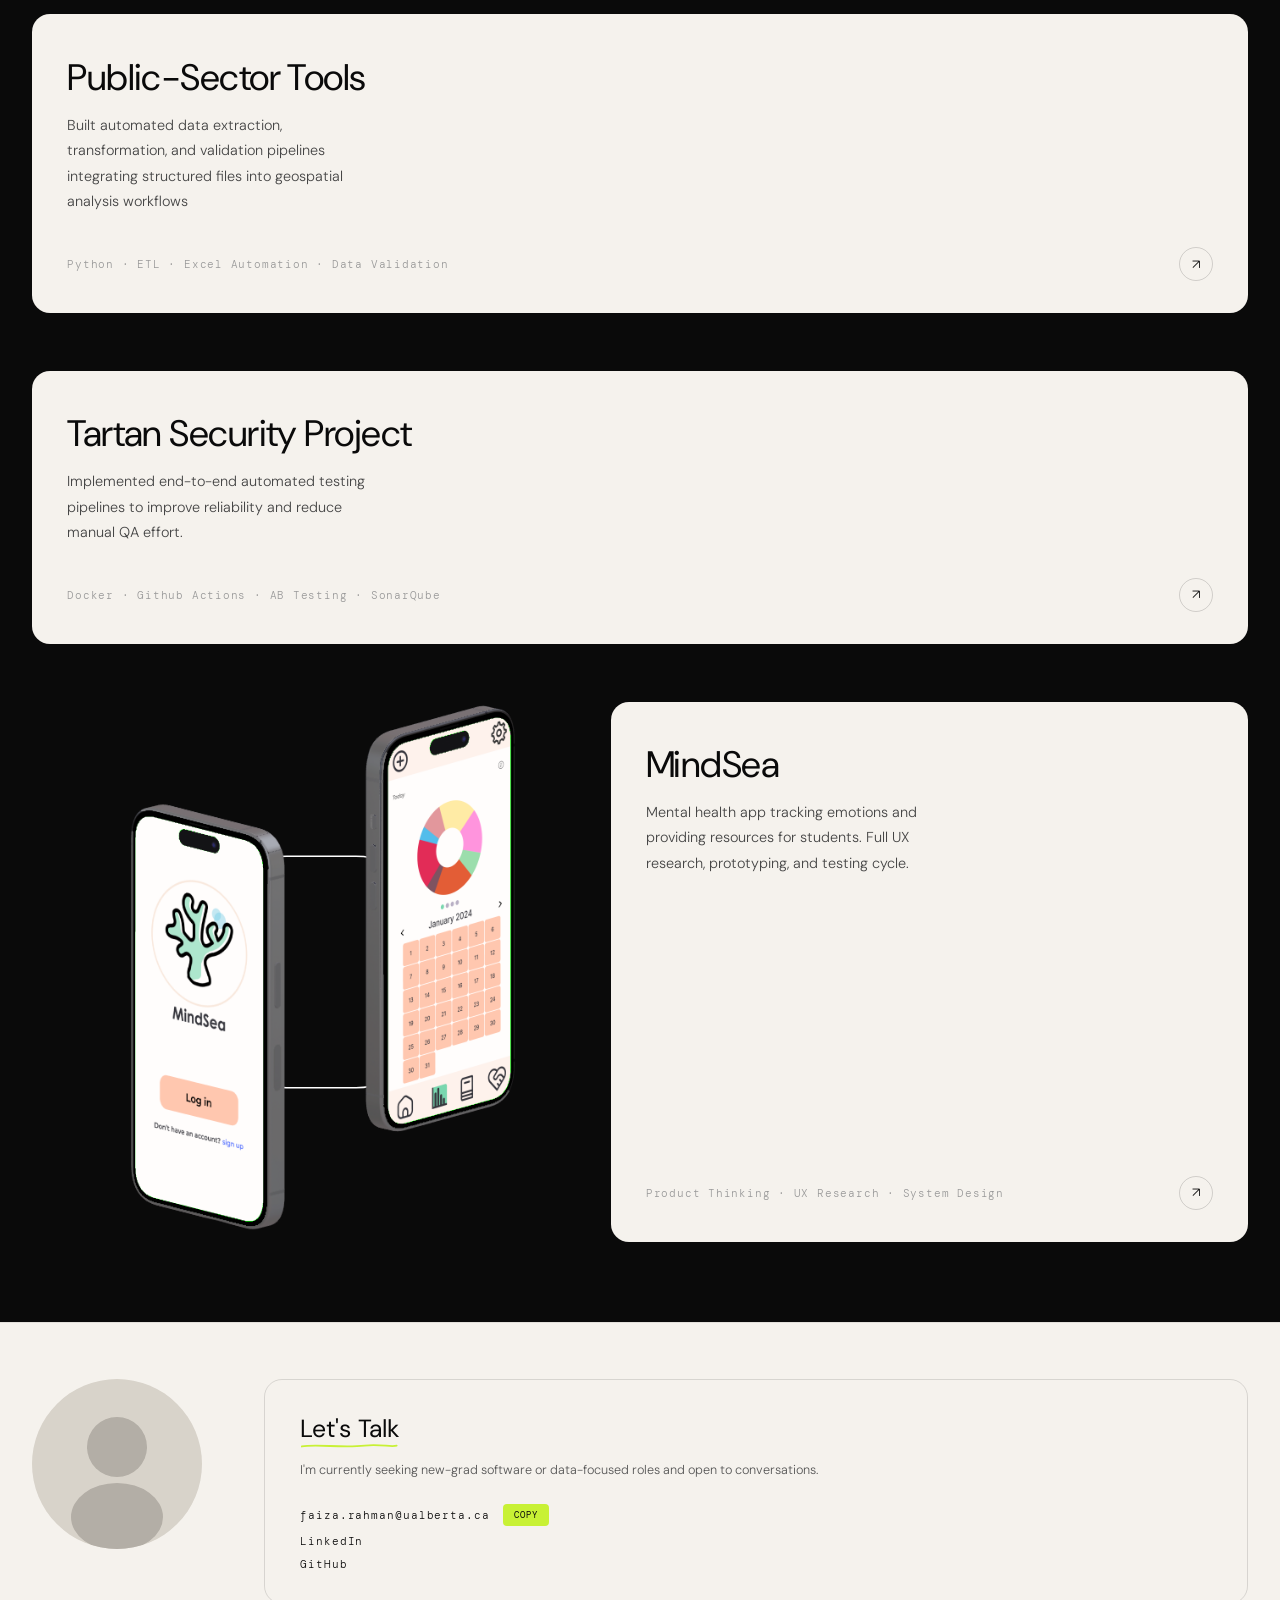
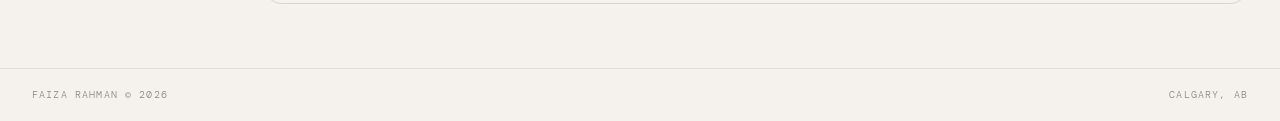
==== commit ee0732ff: "added project thumbnail to index.html" ====
--- a/index.html
+++ b/index.html
@@ -128,7 +128,18 @@
         <div class="projects-label">Selected Work — 2022–Present</div>
 
         <div class="project-row">
-            <a class="project-card reveal" href="/pages/navajo_white.html" target="_blank">
+            <div class="project-spacer project-visual">
+                <svg class="project-visual-bg" viewBox="0 0 100 100" preserveAspectRatio="xMidYMid slice"
+                    xmlns="https://www.w3.org/2000/svg" aria-hidden="true">
+                    <rect x="30" y="30" width="40" height="40" rx="14" ry="14" fill="none" stroke="White"
+                        stroke-width=".25" />
+                </svg>
+                <div class="project-visual-frame">
+                    <img src="/images/mindsea_mu0.png" alt="project mockup" class="project-visual-img" />
+                </div>
+            </div>
+
+            <a class="project-card right reveal" href="/pages/navajo_white.html" target="_blank">
                 <div>
                     <h2>Navajo White</h2>
                     <p>Designed and built a decentralized full-stack system with authentication, APIs, and CI/CD across
@@ -139,12 +150,10 @@
                     <div class="project-arrow">↗</div>
                 </div>
             </a>
-            <div class="project-spacer"></div>
-        </div>
-
-        <div class="project-row">
-            <div class="project-spacer"></div>
-            <a class="project-card right reveal" href="/pages/public_sector.html" target="_blank">
+        </div>
+
+        <div class="project-row">
+            <a class="project-card reveal" href="/pages/public_sector.html" target="_blank">
                 <div>
                     <h2>Public-Sector Tools</h2>
                     <p>Built automated data extraction, transformation, and validation pipelines integrating structured
@@ -176,8 +185,8 @@
             <div class="project-spacer project-visual">
                 <svg class="project-visual-bg" viewBox="0 0 100 100" preserveAspectRatio="xMidYMid slice"
                     xmlns="https://www.w3.org/2000/svg" aria-hidden="true">
-                    <rect x="30" y="30" width="40" height="40" rx="14" ry="14" fill="none"
-                        stroke="White" stroke-width=".25" />
+                    <rect x="30" y="30" width="40" height="40" rx="14" ry="14" fill="none" stroke="White"
+                        stroke-width=".25" />
                 </svg>
                 <div class="project-visual-frame">
                     <img src="/images/mindsea_mu0.png" alt="project mockup" class="project-visual-img" />
--- a/style.css
+++ b/style.css
@@ -497,7 +497,57 @@
 .copy-feedback.show {
   opacity: 1;
 }
-
+/* Wireframe Section */
+.wireframe-section {
+  margin-top: 2rem;
+}
+
+.wireframe-title {
+  font-size: 1.2rem;
+  font-weight: 600;
+  margin-bottom: 1rem;
+  opacity: 0.8;
+}
+
+/* Grid Layout */
+.wireframe-grid {
+  display: grid;
+  grid-template-columns: repeat(3, 1fr);
+  gap: 1rem;
+}
+
+/* Images */
+.wireframe-grid img {
+  width: 100%;
+  height: 220px;
+  object-fit: cover;
+  border-radius: 12px;
+  background: #f5f5f5;
+
+  /* subtle card feel */
+  box-shadow: 0 4px 12px rgba(0, 0, 0, 0.08);
+
+  /* smooth hover */
+  transition: transform 0.2s ease, box-shadow 0.2s ease;
+}
+
+.wireframe-grid img:hover {
+  transform: translateY(-4px);
+  box-shadow: 0 8px 20px rgba(0, 0, 0, 0.12);
+}
+
+/* Responsive */
+@media (max-width: 900px) {
+  .wireframe-grid {
+    grid-template-columns: 1fr 1fr;
+  }
+}
+
+@media (max-width: 500px) {
+  .wireframe-grid {
+    grid-template-columns: 1fr;
+  }
+}
 /* FOOTER */
 footer {
   border-top: 1px solid rgba(0, 0, 0, 0.08);
@@ -554,6 +604,9 @@
   .project-card.right {
     grid-column: 1;
   }
+  .project-card.left {
+    grid-column: 2;
+  }
   .project-spacer {
     display: none;
   }
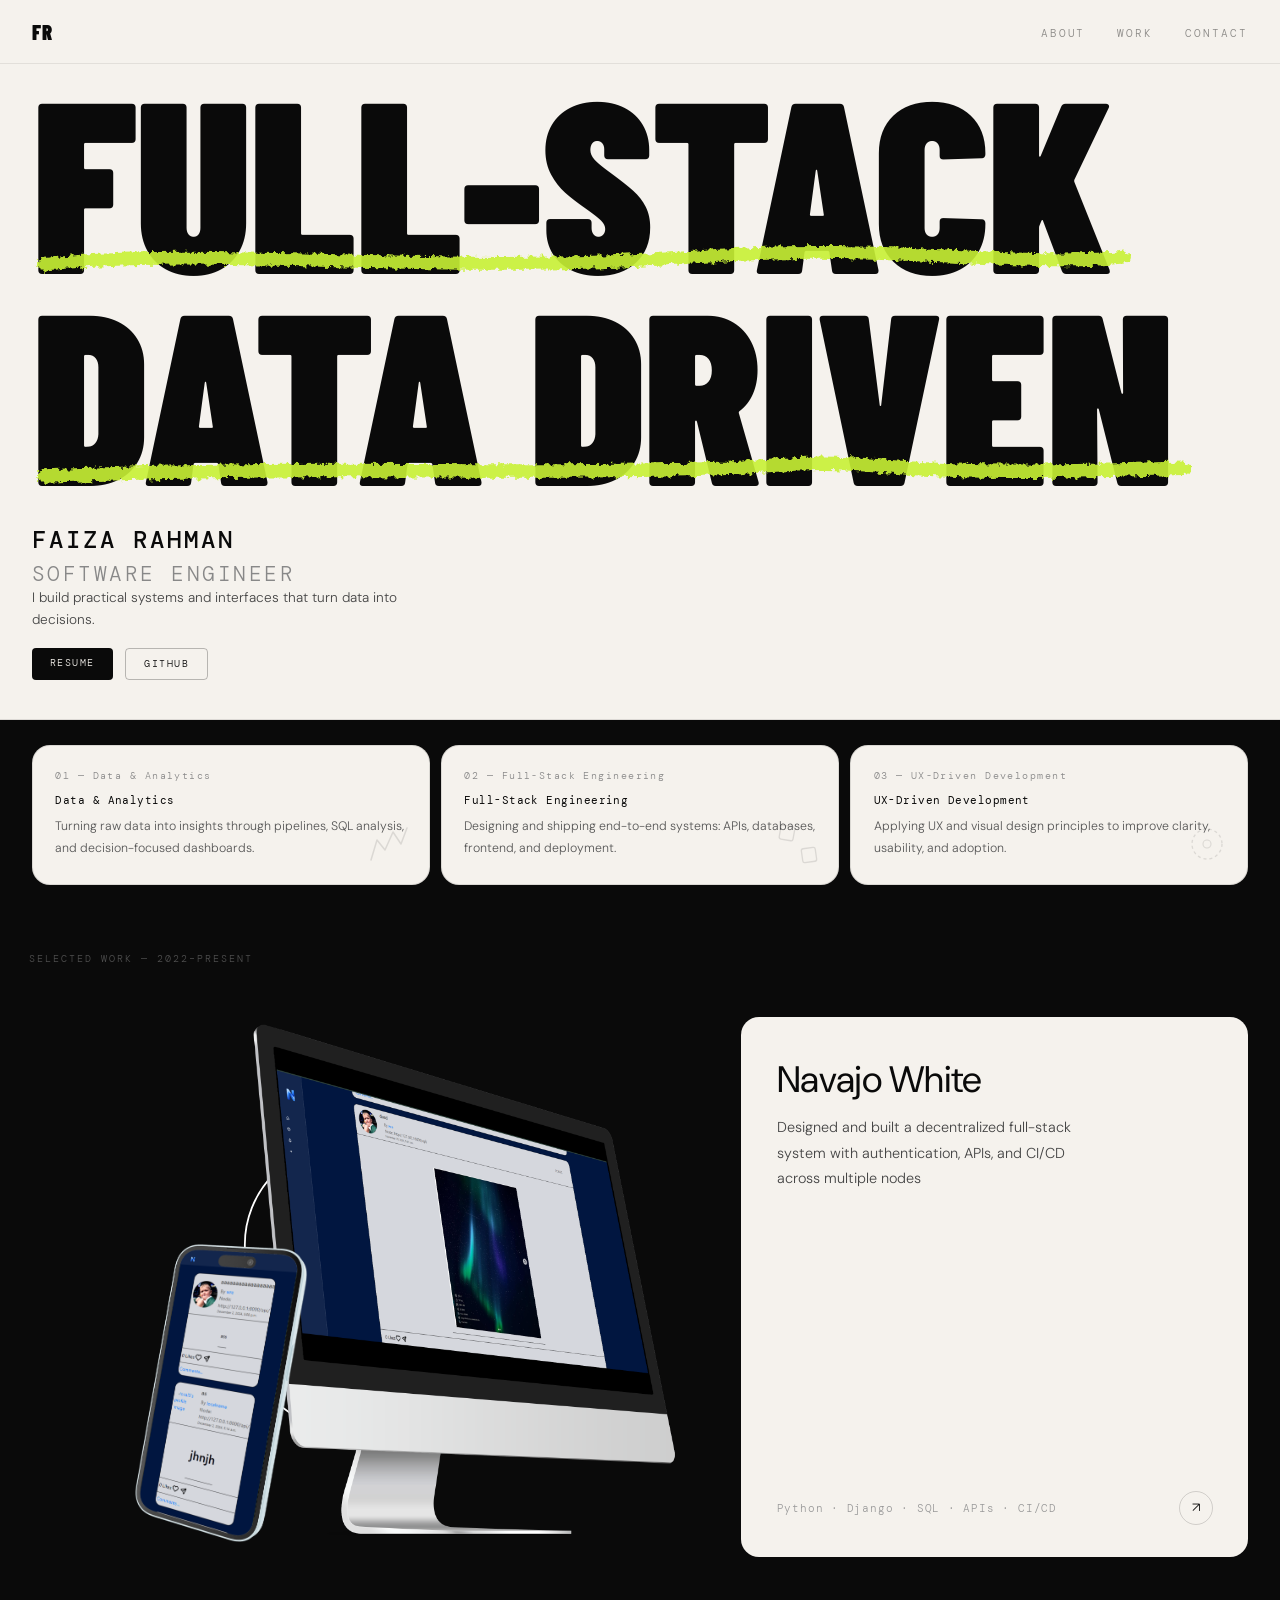
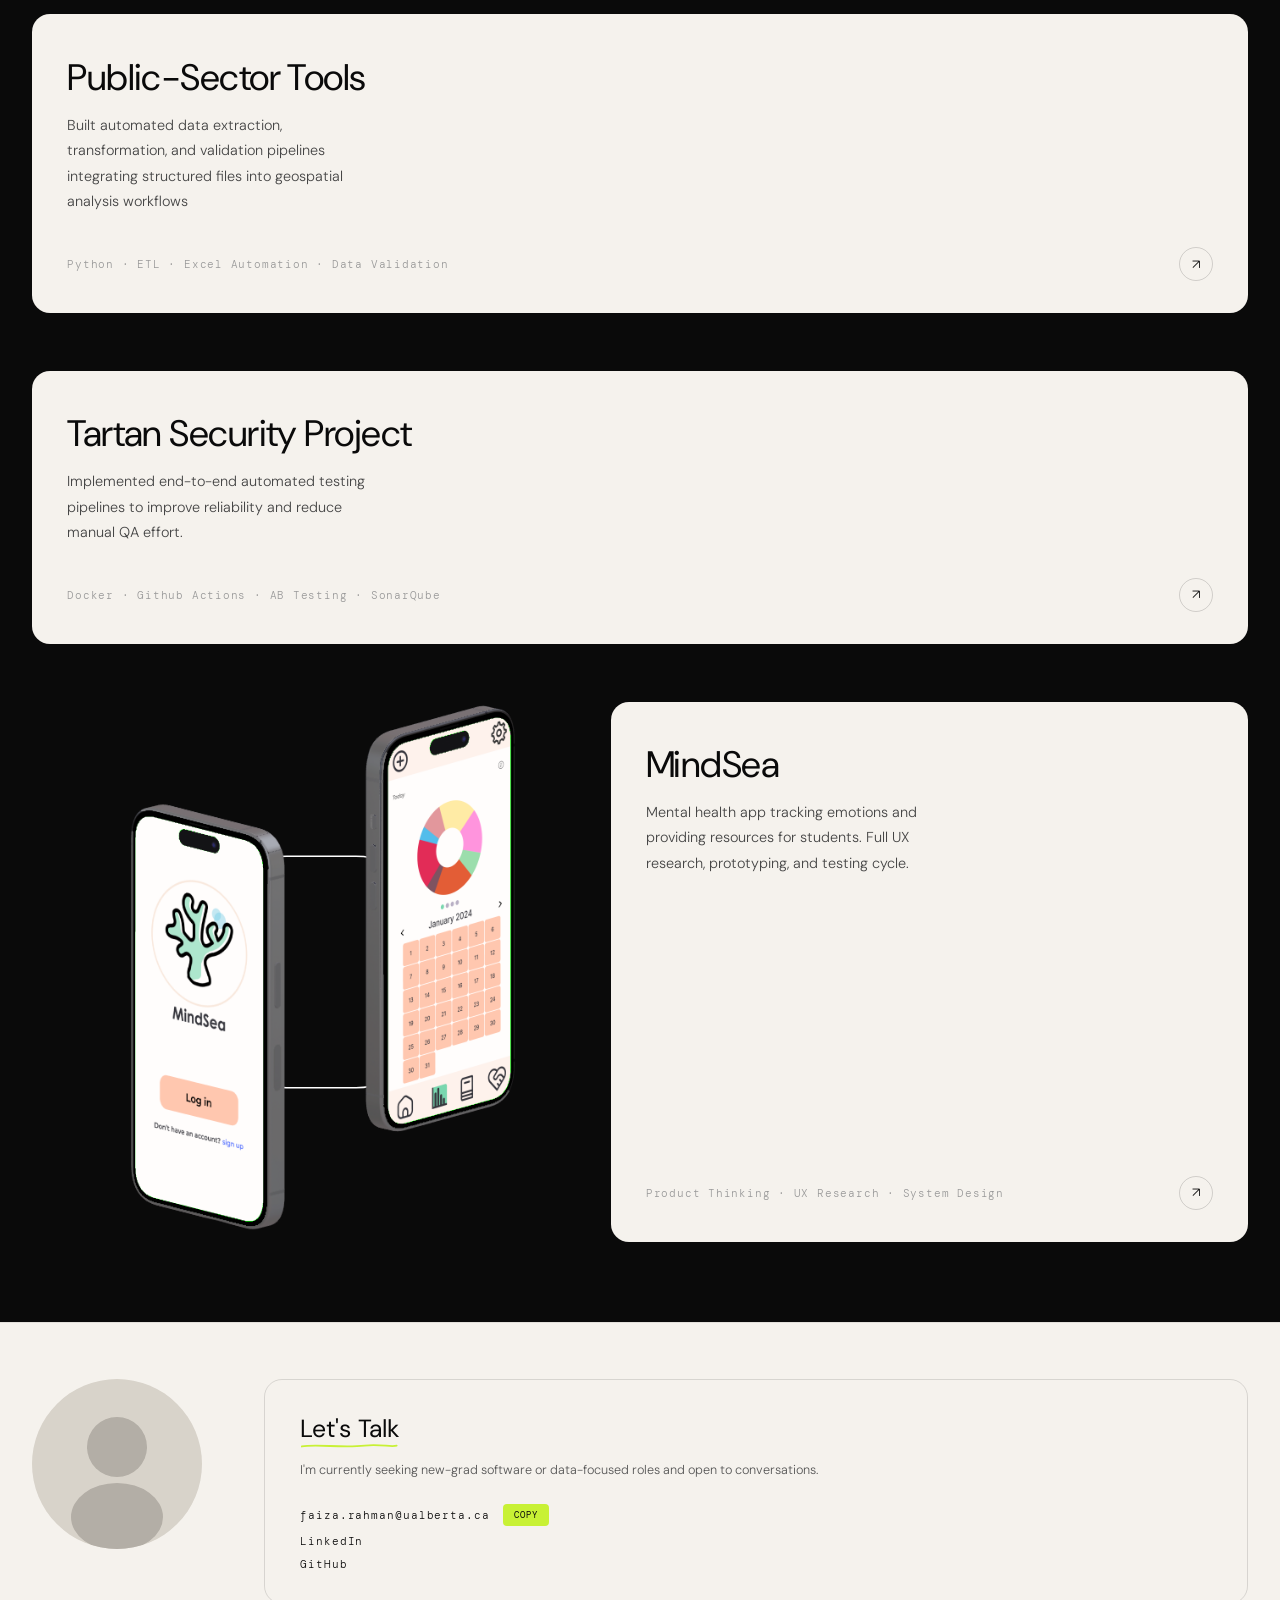
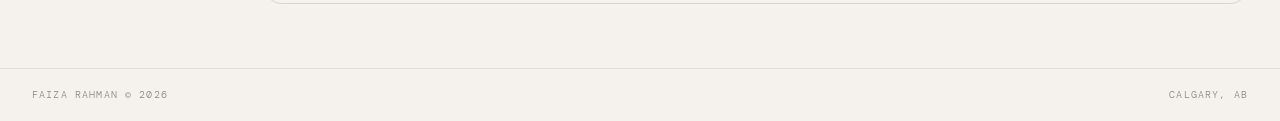
==== commit 5bb92b8a: "added thumbnail to index.html" ====
--- a/index.html
+++ b/index.html
@@ -2,9 +2,6 @@
 <html lang="en">
 
 
-<!-- TODO
- 
- - fix SVGs  -->
 
 
 <head>
@@ -135,7 +132,7 @@
                         stroke-width=".25" />
                 </svg>
                 <div class="project-visual-frame">
-                    <img src="/images/mindsea_mu0.png" alt="project mockup" class="project-visual-img" />
+                    <img src="/images/desk_mu-right.svg" alt="project mockup" class="project-visual-img" />
                 </div>
             </div>
 
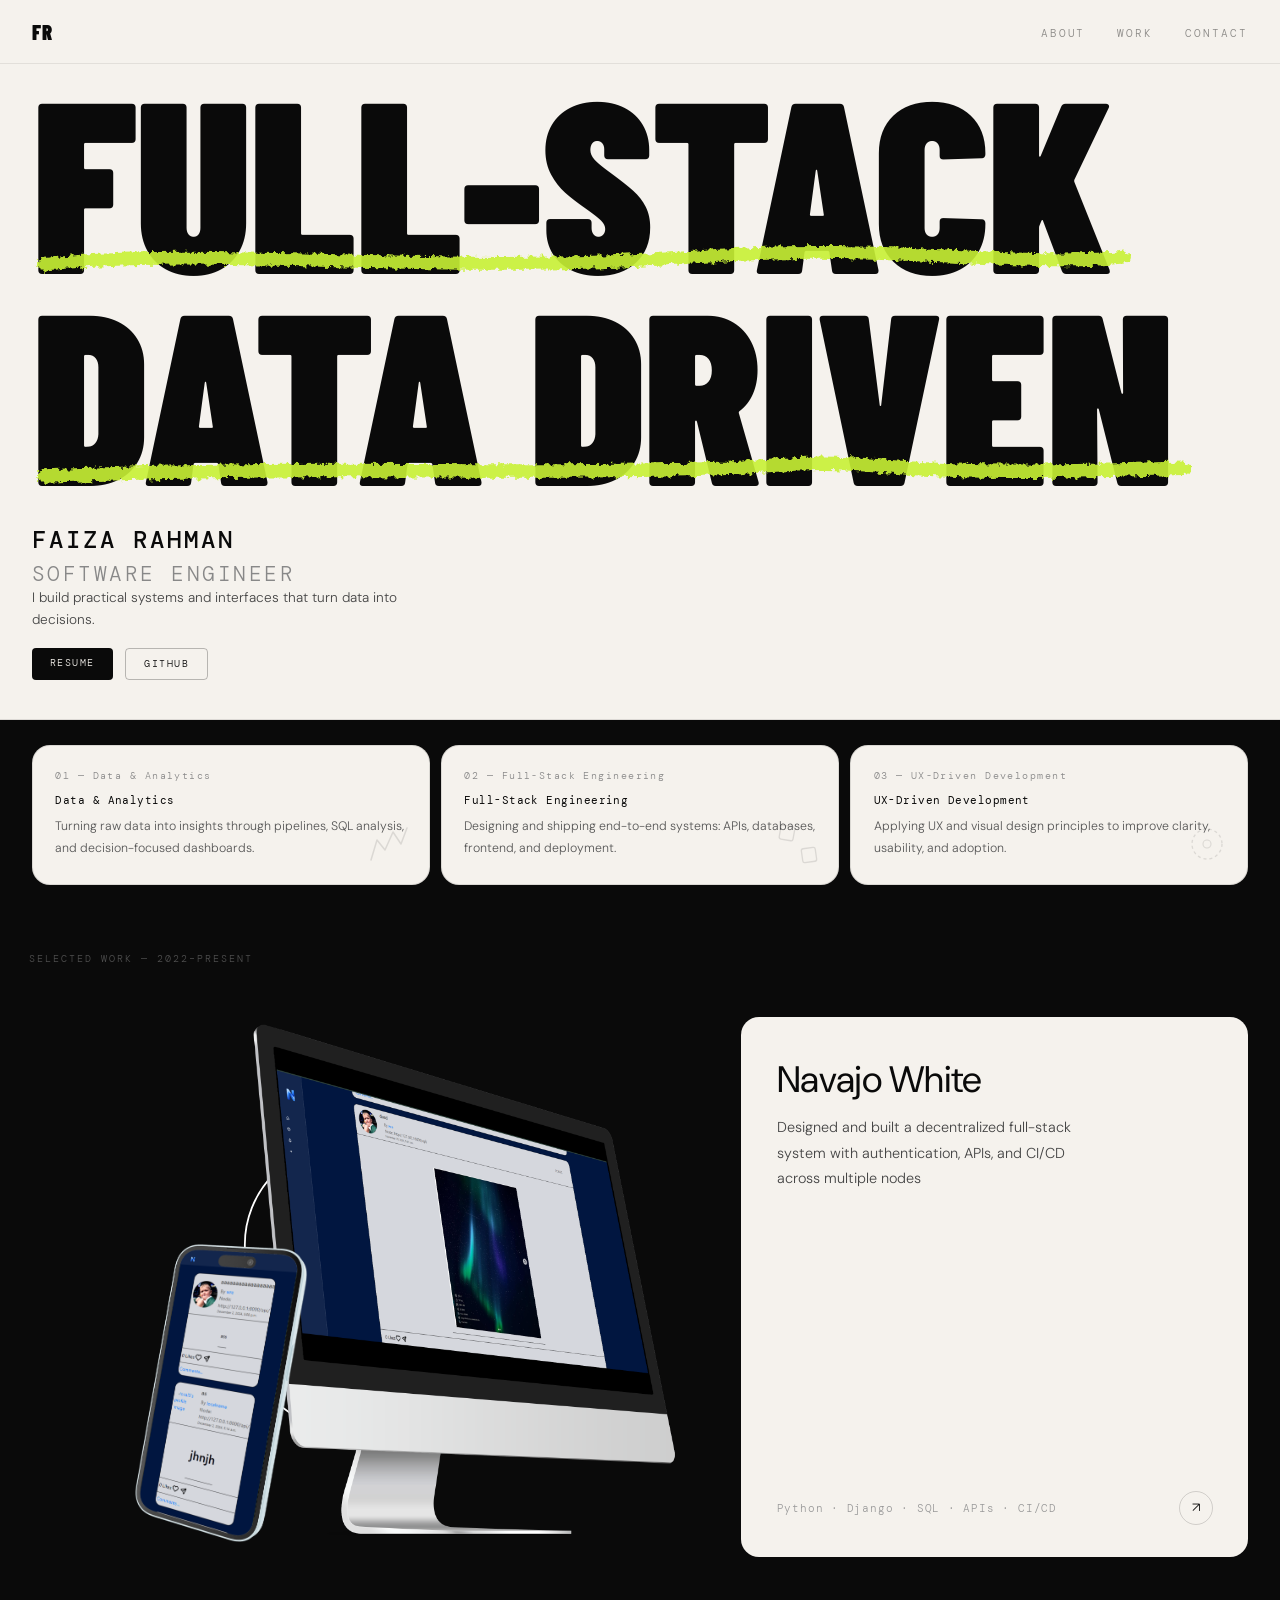
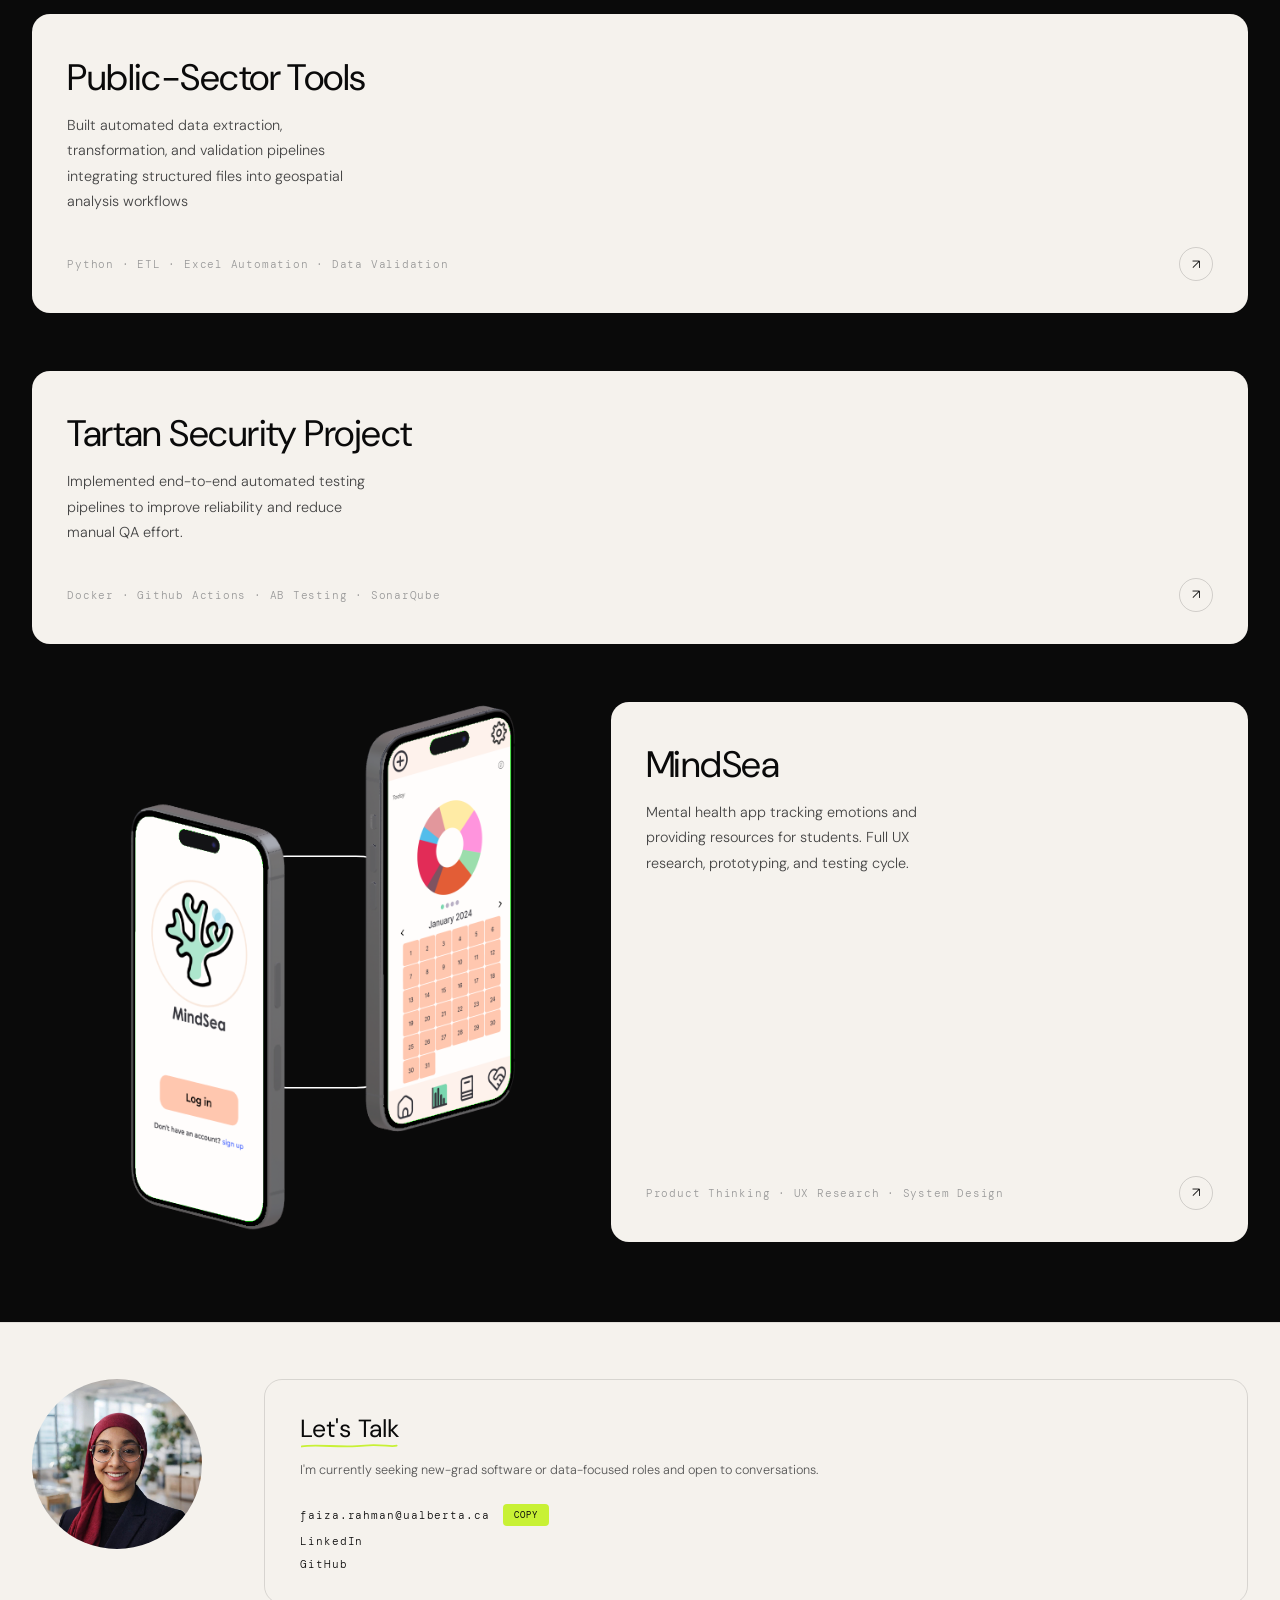
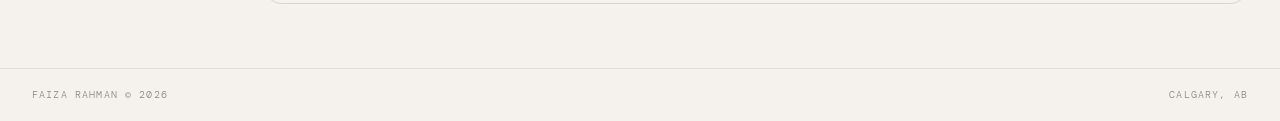
==== commit 15183021: "fixed profile image" ====
--- a/index.html
+++ b/index.html
@@ -206,13 +206,8 @@
 
     <!-- CONTACT -->
     <section class="contact" id="contact">
-        <!-- Replace SVG below with <img src="your-photo.jpg"> -->
         <div class="contact-photo" aria-label="Profile photo placeholder">
-            <svg viewBox="0 0 170 170" fill="none" xmlns="https://www.w3.org/2000/svg">
-                <rect width="170" height="170" fill="#d8d3ca" />
-                <circle cx="85" cy="68" r="30" fill="#b3aea6" />
-                <ellipse cx="85" cy="138" rx="46" ry="34" fill="#b3aea6" />
-            </svg>
+           <img src="images/Profile.png">
         </div>
 
         <div class="contact-card reveal">
--- a/style.css
+++ b/style.css
@@ -405,10 +405,11 @@
   height: 170px;
   border-radius: 50%;
   overflow: hidden;
-}
-.contact-photo svg {
-  width: 100%;
-  height: 100%;
+  display: flex;
+}
+.contact-photo img {
+  width: 125%;
+  
 }
 
 .contact-card {
